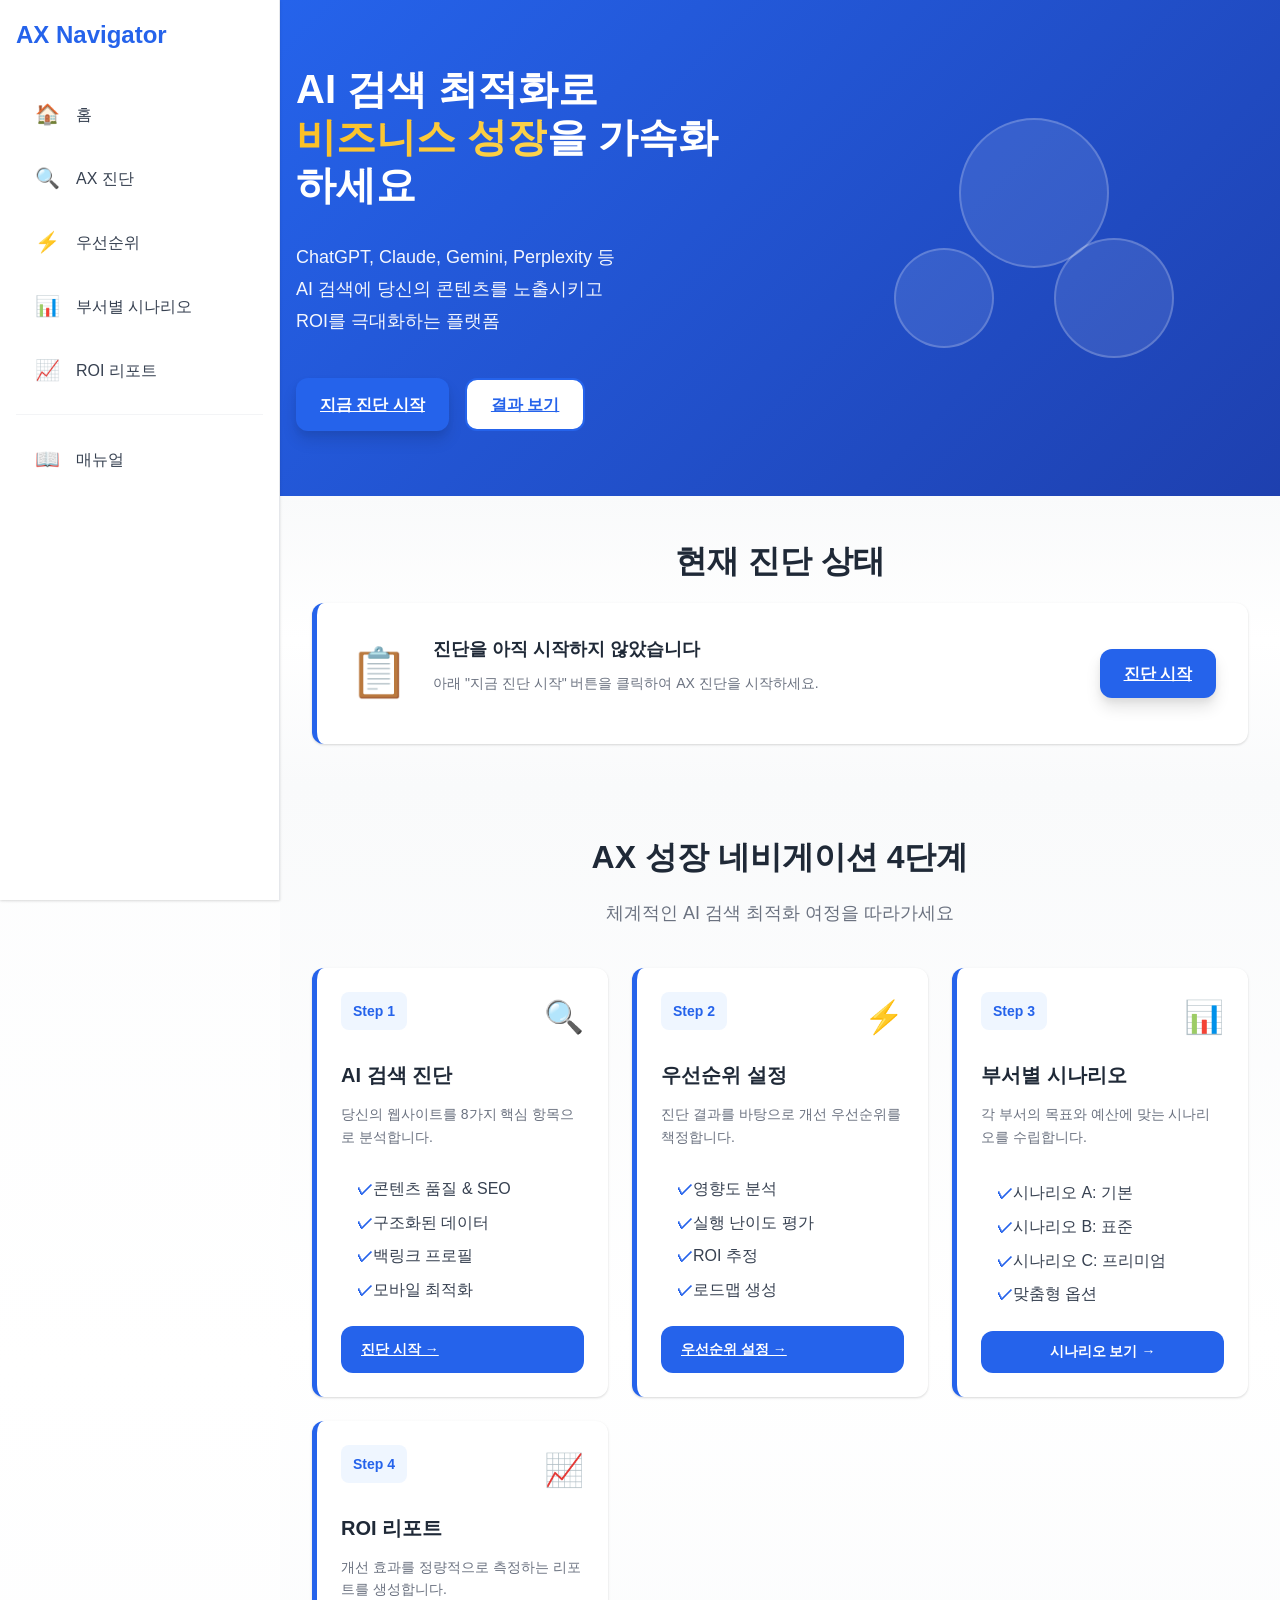
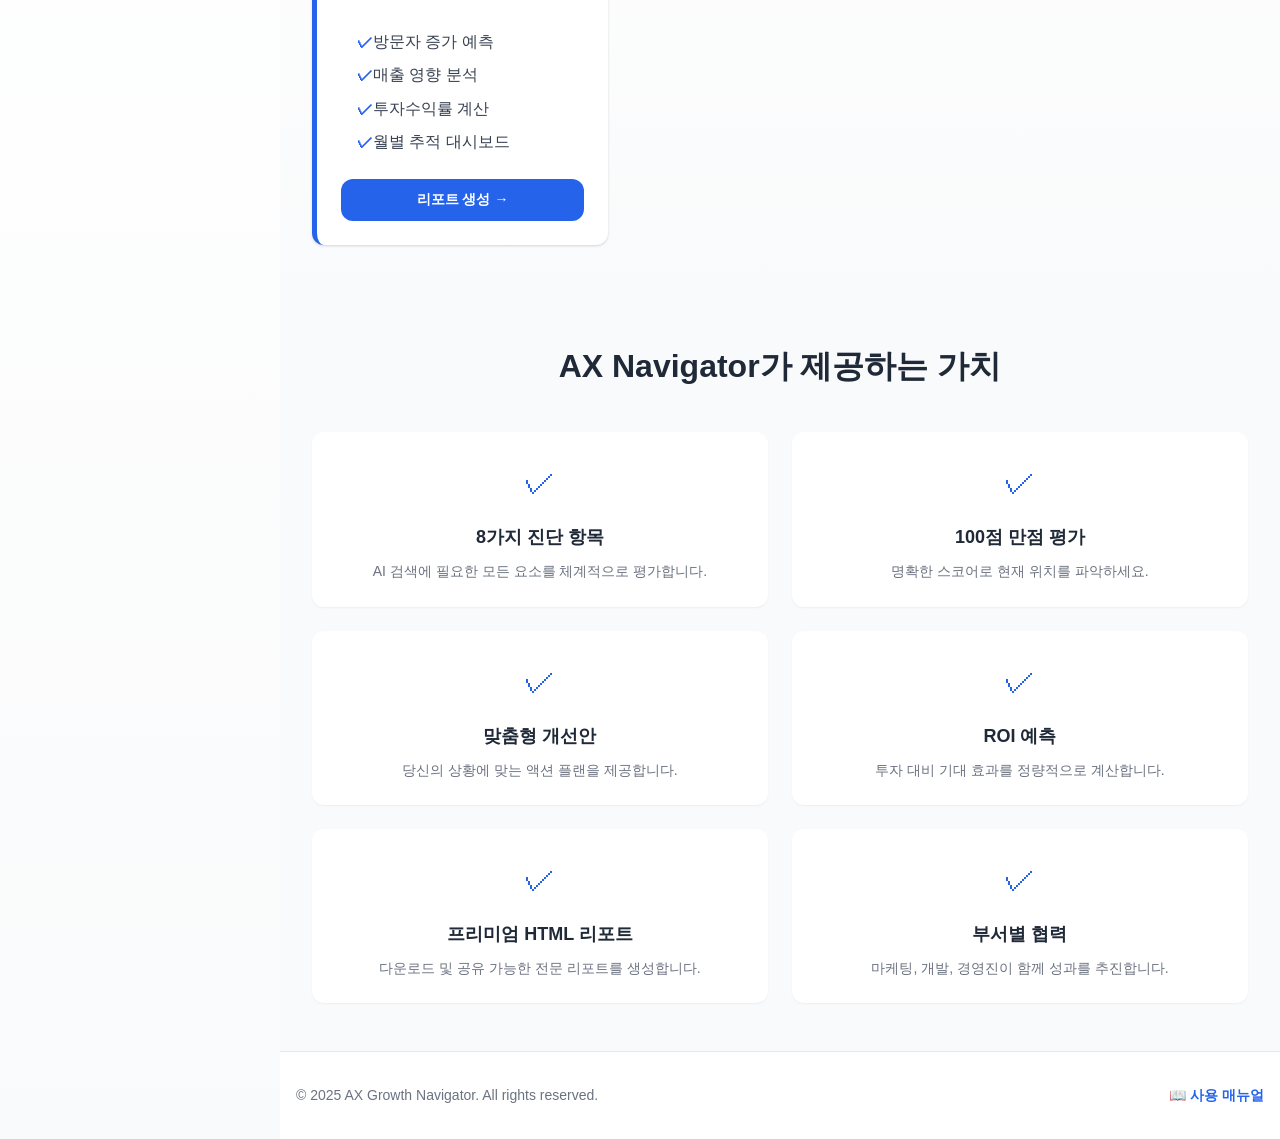
==== index.html @ f2898899 "[Round 1-2] AX Growth Navigator MVP 품질 검증 및 개선 완료 ## Round 1 개선사항 (98점 달성) - diagnosis.html: 진행 상황 표" ====
<!DOCTYPE html>
<html lang="ko">
<head>
    <meta charset="UTF-8">
    <meta name="viewport" content="width=device-width, initial-scale=1.0">
    <title>AX Growth Navigator - AI 검색 최적화 플랫폼</title>
    <link rel="stylesheet" href="css/style.css">
</head>
<body>
    <div class="main-container">
        <!-- 사이드바 -->
        <aside class="sidebar" id="sidebar">
            <div class="sidebar-header">
                <h2 class="sidebar-title">AX Navigator</h2>
                <button class="sidebar-toggle" id="sidebarToggle">☰</button>
            </div>
            <nav class="sidebar-nav">
                <ul class="nav-menu">
                    <li class="nav-item active">
                        <a href="#/" class="nav-link" data-route="/">
                            <span class="nav-icon">🏠</span>
                            <span class="nav-text">홈</span>
                        </a>
                    </li>
                    <li class="nav-item">
                        <a href="diagnosis.html" class="nav-link">
                            <span class="nav-icon">🔍</span>
                            <span class="nav-text">AX 진단</span>
                        </a>
                    </li>
                    <li class="nav-item">
                        <a href="priority.html" class="nav-link">
                            <span class="nav-icon">⚡</span>
                            <span class="nav-text">우선순위</span>
                        </a>
                    </li>
                    <li class="nav-item">
                        <a href="scenarios.html" class="nav-link">
                            <span class="nav-icon">📊</span>
                            <span class="nav-text">부서별 시나리오</span>
                        </a>
                    </li>
                    <li class="nav-item">
                        <a href="report.html" class="nav-link">
                            <span class="nav-icon">📈</span>
                            <span class="nav-text">ROI 리포트</span>
                        </a>
                    </li>
                    <li class="nav-divider"></li>
                    <li class="nav-item">
                        <a href="manual.html" class="nav-link" target="_blank">
                            <span class="nav-icon">📖</span>
                            <span class="nav-text">매뉴얼</span>
                        </a>
                    </li>
                </ul>
            </nav>
        </aside>

        <!-- 메인 콘텐츠 -->
        <main class="main-content">
            <!-- 히어로 섹션 -->
            <section id="hero" class="hero-section">
                <div class="hero-container">
                    <div class="hero-content">
                        <h1 class="hero-title">AI 검색 최적화로<br><span class="highlight">비즈니스 성장</span>을 가속화하세요</h1>
                        <p class="hero-subtitle">ChatGPT, Claude, Gemini, Perplexity 등<br>AI 검색에 당신의 콘텐츠를 노출시키고<br>ROI를 극대화하는 플랫폼</p>
                        <div class="hero-buttons">
                            <a href="diagnosis.html" class="btn btn-primary">지금 진단 시작</a>
                            <a href="priority.html" class="btn btn-secondary">결과 보기</a>
                        </div>
                    </div>
                    <div class="hero-visual">
                        <div class="hero-illustration">
                            <div class="illustration-circle circle-1"></div>
                            <div class="illustration-circle circle-2"></div>
                            <div class="illustration-circle circle-3"></div>
                        </div>
                    </div>
                </div>
            </section>

            <!-- 현재 상태 섹션 -->
            <section id="status-section" class="status-section">
                <div class="section-container">
                    <h2 class="section-title">현재 진단 상태</h2>
                    <div class="status-card" id="statusCard">
                        <div class="status-content">
                            <div class="status-icon">📋</div>
                            <div class="status-text">
                                <h3>진단을 아직 시작하지 않았습니다</h3>
                                <p>아래 "지금 진단 시작" 버튼을 클릭하여 AX 진단을 시작하세요.</p>
                            </div>
                        </div>
                        <a href="diagnosis.html" class="btn btn-primary">진단 시작</a>
                    </div>
                </div>
            </section>

            <!-- 4단계 플로우 섹션 -->
            <section id="flow-section" class="flow-section">
                <div class="section-container">
                    <h2 class="section-title">AX 성장 네비게이션 4단계</h2>
                    <p class="section-subtitle">체계적인 AI 검색 최적화 여정을 따라가세요</p>

                    <div class="flow-grid">
                        <!-- Step 1: 진단 -->
                        <div class="flow-card">
                            <div class="flow-header">
                                <span class="flow-step">Step 1</span>
                                <div class="flow-icon">🔍</div>
                            </div>
                            <h3 class="flow-title">AI 검색 진단</h3>
                            <p class="flow-description">
                                당신의 웹사이트를 8가지 핵심 항목으로 분석합니다.
                                <ul class="flow-checklist">
                                    <li>콘텐츠 품질 & SEO</li>
                                    <li>구조화된 데이터</li>
                                    <li>백링크 프로필</li>
                                    <li>모바일 최적화</li>
                                </ul>
                            </p>
                            <a href="diagnosis.html" class="flow-btn">진단 시작 →</a>
                        </div>

                        <!-- Step 2: 우선순위 -->
                        <div class="flow-card">
                            <div class="flow-header">
                                <span class="flow-step">Step 2</span>
                                <div class="flow-icon">⚡</div>
                            </div>
                            <h3 class="flow-title">우선순위 설정</h3>
                            <p class="flow-description">
                                진단 결과를 바탕으로 개선 우선순위를 책정합니다.
                                <ul class="flow-checklist">
                                    <li>영향도 분석</li>
                                    <li>실행 난이도 평가</li>
                                    <li>ROI 추정</li>
                                    <li>로드맵 생성</li>
                                </ul>
                            </p>
                            <a href="priority.html" class="flow-btn">우선순위 설정 →</a>
                        </div>

                        <!-- Step 3: 시나리오 -->
                        <div class="flow-card">
                            <div class="flow-header">
                                <span class="flow-step">Step 3</span>
                                <div class="flow-icon">📊</div>
                            </div>
                            <h3 class="flow-title">부서별 시나리오</h3>
                            <p class="flow-description">
                                각 부서의 목표와 예산에 맞는 시나리오를 수립합니다.
                                <ul class="flow-checklist">
                                    <li>시나리오 A: 기본</li>
                                    <li>시나리오 B: 표준</li>
                                    <li>시나리오 C: 프리미엄</li>
                                    <li>맞춤형 옵션</li>
                                </ul>
                            </p>
                            <button class="flow-btn" onclick="navigateTo('/scenarios')">시나리오 보기 →</button>
                        </div>

                        <!-- Step 4: 리포트 -->
                        <div class="flow-card">
                            <div class="flow-header">
                                <span class="flow-step">Step 4</span>
                                <div class="flow-icon">📈</div>
                            </div>
                            <h3 class="flow-title">ROI 리포트</h3>
                            <p class="flow-description">
                                개선 효과를 정량적으로 측정하는 리포트를 생성합니다.
                                <ul class="flow-checklist">
                                    <li>방문자 증가 예측</li>
                                    <li>매출 영향 분석</li>
                                    <li>투자수익률 계산</li>
                                    <li>월별 추적 대시보드</li>
                                </ul>
                            </p>
                            <button class="flow-btn" onclick="navigateTo('/report')">리포트 생성 →</button>
                        </div>
                    </div>
                </div>
            </section>

            <!-- 기능 및 효과 섹션 -->
            <section id="benefits-section" class="benefits-section">
                <div class="section-container">
                    <h2 class="section-title">AX Navigator가 제공하는 가치</h2>
                    <div class="benefits-grid">
                        <div class="benefit-item">
                            <div class="benefit-icon">✓</div>
                            <h4 class="benefit-title">8가지 진단 항목</h4>
                            <p class="benefit-text">AI 검색에 필요한 모든 요소를 체계적으로 평가합니다.</p>
                        </div>
                        <div class="benefit-item">
                            <div class="benefit-icon">✓</div>
                            <h4 class="benefit-title">100점 만점 평가</h4>
                            <p class="benefit-text">명확한 스코어로 현재 위치를 파악하세요.</p>
                        </div>
                        <div class="benefit-item">
                            <div class="benefit-icon">✓</div>
                            <h4 class="benefit-title">맞춤형 개선안</h4>
                            <p class="benefit-text">당신의 상황에 맞는 액션 플랜을 제공합니다.</p>
                        </div>
                        <div class="benefit-item">
                            <div class="benefit-icon">✓</div>
                            <h4 class="benefit-title">ROI 예측</h4>
                            <p class="benefit-text">투자 대비 기대 효과를 정량적으로 계산합니다.</p>
                        </div>
                        <div class="benefit-item">
                            <div class="benefit-icon">✓</div>
                            <h4 class="benefit-title">프리미엄 HTML 리포트</h4>
                            <p class="benefit-text">다운로드 및 공유 가능한 전문 리포트를 생성합니다.</p>
                        </div>
                        <div class="benefit-item">
                            <div class="benefit-icon">✓</div>
                            <h4 class="benefit-title">부서별 협력</h4>
                            <p class="benefit-text">마케팅, 개발, 경영진이 함께 성과를 추진합니다.</p>
                        </div>
                    </div>
                </div>
            </section>

            <!-- 푸터 -->
            <footer class="footer">
                <div class="footer-content">
                    <div class="footer-left">
                        <p>&copy; 2025 AX Growth Navigator. All rights reserved.</p>
                    </div>
                    <div class="footer-right">
                        <a href="manual.html" target="_blank" class="footer-link">📖 사용 매뉴얼</a>
                    </div>
                </div>
            </footer>
        </main>
    </div>

    <!-- 페이지 콘텐츠가 로드될 영역 -->
    <div id="page-container" style="display: none;"></div>

    <script src="js/app.js"></script>

    <!-- 브라우저 호환성 체크 -->
    <script>
        // 지원하는 브라우저: Chrome 90+, Firefox 88+, Safari 14+, Edge 90+
        // localStorage 사용 여부 확인
        function checkBrowserCompatibility() {
            try {
                const test = '__test__';
                localStorage.setItem(test, test);
                localStorage.removeItem(test);
                return true;
            } catch(e) {
                return false;
            }
        }

        if (!checkBrowserCompatibility()) {
            console.warn('⚠️ 브라우저가 localStorage를 지원하지 않습니다. 데이터가 저장되지 않을 수 있습니다.');
        }

        // CSS Grid 지원 여부 확인
        const supportsGrid = CSS && CSS.supports && CSS.supports('display', 'grid');
        if (!supportsGrid) {
            console.warn('⚠️ 브라우저가 CSS Grid를 지원하지 않습니다. 레이아웃이 정상적으로 표시되지 않을 수 있습니다.');
        }
    </script>
</body>
</html>
---- css/style.css ----
/* ============================================
   AX Navigator - 글로벌 스타일시트
   프리미엄 화이트 테마 + 반응형
   ============================================ */

/* ----- CSS 변수 정의 ----- */
:root {
    /* 색상 팔레트 */
    --color-primary: #2563eb;
    --color-primary-light: #bfdbfe;
    --color-primary-bg: #eff6ff;
    --color-secondary: #64748b;
    --color-text-dark: #1f2937;
    --color-text-body: #374151;
    --color-text-light: #6b7280;
    --color-border: #e5e7eb;
    --color-border-light: #f3f4f6;
    --color-white: #ffffff;
    --color-gray-50: #f9fafb;
    --color-gray-100: #f3f4f6;
    --color-gray-200: #e5e7eb;
    --color-gray-900: #111827;

    /* 그라데이션 */
    --gradient-hero: linear-gradient(135deg, #2563eb 0%, #1e40af 100%);
    --gradient-bg: linear-gradient(to bottom, #f9fafb, #ffffff, #f9fafb);
    --gradient-card: linear-gradient(135deg, rgba(255, 255, 255, 0.95), rgba(239, 246, 255, 0.5));

    /* 타이포그래피 */
    --font-family: -apple-system, BlinkMacSystemFont, 'Segoe UI', 'Roboto', 'Oxygen',
        'Ubuntu', 'Cantarell', 'Fira Sans', 'Droid Sans', 'Helvetica Neue',
        'Noto Sans', '나눔고딕', 'Noto Sans KR', sans-serif;
    --font-size-xs: 12px;
    --font-size-sm: 14px;
    --font-size-base: 16px;
    --font-size-lg: 18px;
    --font-size-xl: 20px;
    --font-size-2xl: 24px;
    --font-size-3xl: 28px;
    --font-size-4xl: 32px;
    --font-size-5xl: 40px;

    --font-weight-normal: 400;
    --font-weight-medium: 500;
    --font-weight-semibold: 600;
    --font-weight-bold: 700;

    /* 스페이싱 */
    --spacing-xs: 4px;
    --spacing-sm: 8px;
    --spacing-md: 12px;
    --spacing-lg: 16px;
    --spacing-xl: 20px;
    --spacing-2xl: 24px;
    --spacing-3xl: 32px;
    --spacing-4xl: 40px;
    --spacing-5xl: 48px;

    /* 그림자 */
    --shadow-sm: 0 1px 2px rgba(0, 0, 0, 0.05);
    --shadow-base: 0 1px 3px rgba(0, 0, 0, 0.1), 0 1px 2px rgba(0, 0, 0, 0.06);
    --shadow-md: 0 4px 6px rgba(0, 0, 0, 0.1), 0 2px 4px rgba(0, 0, 0, 0.06);
    --shadow-lg: 0 10px 15px rgba(0, 0, 0, 0.1), 0 4px 6px rgba(0, 0, 0, 0.05);
    --shadow-xl: 0 20px 25px rgba(0, 0, 0, 0.1), 0 10px 10px rgba(0, 0, 0, 0.04);

    /* 테두리 반경 */
    --radius-sm: 4px;
    --radius-base: 8px;
    --radius-lg: 12px;
    --radius-xl: 16px;

    /* 전환/애니메이션 */
    --transition-fast: 150ms ease-in-out;
    --transition-base: 250ms ease-in-out;
    --transition-slow: 350ms ease-in-out;
}

/* ----- 초기화 및 기본 스타일 ----- */
* {
    margin: 0;
    padding: 0;
    box-sizing: border-box;
}

html {
    scroll-behavior: smooth;
}

body {
    font-family: var(--font-family);
    font-size: var(--font-size-base);
    line-height: 1.6;
    color: var(--color-text-body);
    background: var(--gradient-bg);
    background-attachment: fixed;
    overflow-x: hidden;
}

/* ----- 레이아웃 구조 ----- */
.main-container {
    display: flex;
    min-height: 100vh;
    background: var(--gradient-bg);
}

.sidebar {
    width: 280px;
    background: var(--color-white);
    border-right: 1px solid var(--color-border);
    padding: var(--spacing-lg);
    position: fixed;
    left: 0;
    top: 0;
    height: 100vh;
    overflow-y: auto;
    box-shadow: var(--shadow-base);
    z-index: 100;
    transition: transform var(--transition-base);
}

.sidebar-header {
    display: flex;
    justify-content: space-between;
    align-items: center;
    margin-bottom: var(--spacing-3xl);
}

.sidebar-title {
    font-size: var(--font-size-2xl);
    font-weight: var(--font-weight-bold);
    color: var(--color-primary);
}

.sidebar-toggle {
    display: none;
    background: none;
    border: none;
    font-size: var(--font-size-2xl);
    cursor: pointer;
    color: var(--color-text-dark);
}

.sidebar-nav {
    display: flex;
    flex-direction: column;
}

.nav-menu {
    list-style: none;
}

.nav-item {
    margin-bottom: var(--spacing-sm);
}

.nav-link {
    display: flex;
    align-items: center;
    gap: var(--spacing-lg);
    padding: var(--spacing-md) var(--spacing-lg);
    color: var(--color-text-body);
    text-decoration: none;
    border-radius: var(--radius-lg);
    transition: all var(--transition-fast);
    border-left: 3px solid transparent;
}

.nav-link:hover {
    background: var(--color-primary-bg);
    color: var(--color-primary);
}

.nav-link.active {
    background: var(--color-primary-bg);
    color: var(--color-primary);
    border-left-color: var(--color-primary);
    font-weight: var(--font-weight-semibold);
}

.nav-icon {
    font-size: var(--font-size-xl);
    min-width: 24px;
    text-align: center;
}

.nav-text {
    font-size: var(--font-size-base);
}

.nav-divider {
    height: 1px;
    background: var(--color-border-light);
    margin: var(--spacing-lg) 0;
}

.main-content {
    flex: 1;
    margin-left: 280px;
    display: flex;
    flex-direction: column;
}

/* ----- 섹션 공통 스타일 ----- */
.section-container {
    max-width: 1200px;
    margin: 0 auto;
    padding: 0 var(--spacing-lg);
}

.section-title {
    font-size: var(--font-size-4xl);
    font-weight: var(--font-weight-bold);
    color: var(--color-text-dark);
    margin-bottom: var(--spacing-lg);
    text-align: center;
}

.section-subtitle {
    font-size: var(--font-size-lg);
    color: var(--color-text-light);
    text-align: center;
    margin-bottom: var(--spacing-3xl);
}

/* ----- 히어로 섹션 ----- */
.hero-section {
    background: var(--gradient-hero);
    padding: var(--spacing-5xl) var(--spacing-lg);
    color: var(--color-white);
    position: relative;
    overflow: hidden;
}

.hero-container {
    max-width: 1200px;
    margin: 0 auto;
    display: grid;
    grid-template-columns: 1fr 1fr;
    gap: var(--spacing-5xl);
    align-items: center;
    position: relative;
    z-index: 2;
}

.hero-content {
    display: flex;
    flex-direction: column;
    gap: var(--spacing-xl);
}

.hero-title {
    font-size: var(--font-size-5xl);
    font-weight: var(--font-weight-bold);
    line-height: 1.2;
    margin-bottom: var(--spacing-md);
}

.hero-title .highlight {
    background: linear-gradient(120deg, #fbbf24, #fcd34d);
    -webkit-background-clip: text;
    -webkit-text-fill-color: transparent;
    background-clip: text;
}

.hero-subtitle {
    font-size: var(--font-size-lg);
    line-height: 1.8;
    opacity: 0.95;
}

.hero-buttons {
    display: flex;
    gap: var(--spacing-lg);
    margin-top: var(--spacing-xl);
}

.hero-visual {
    position: relative;
    height: 400px;
    display: flex;
    align-items: center;
    justify-content: center;
}

.hero-illustration {
    position: relative;
    width: 300px;
    height: 300px;
}

.illustration-circle {
    position: absolute;
    border-radius: 50%;
    background: rgba(255, 255, 255, 0.1);
    border: 2px solid rgba(255, 255, 255, 0.2);
    animation: float 6s ease-in-out infinite;
}

.circle-1 {
    width: 150px;
    height: 150px;
    top: 20px;
    left: 50%;
    transform: translateX(-50%);
    animation-delay: 0s;
}

.circle-2 {
    width: 100px;
    height: 100px;
    top: 150px;
    left: 10px;
    animation-delay: 1s;
}

.circle-3 {
    width: 120px;
    height: 120px;
    top: 140px;
    right: 10px;
    animation-delay: 2s;
}

@keyframes float {
    0%, 100% { transform: translateY(0px); }
    50% { transform: translateY(-20px); }
}

/* ----- 버튼 스타일 ----- */
.btn {
    padding: var(--spacing-md) var(--spacing-2xl);
    border: none;
    border-radius: var(--radius-lg);
    font-size: var(--font-size-base);
    font-weight: var(--font-weight-semibold);
    cursor: pointer;
    transition: all var(--transition-base);
    display: inline-flex;
    align-items: center;
    gap: var(--spacing-sm);
}

.btn-primary {
    background: var(--color-primary);
    color: var(--color-white);
    box-shadow: var(--shadow-lg);
}

.btn-primary:hover {
    background: #1d4ed8;
    transform: translateY(-2px);
    box-shadow: var(--shadow-xl);
}

.btn-secondary {
    background: var(--color-white);
    color: var(--color-primary);
    border: 2px solid var(--color-primary);
}

.btn-secondary:hover {
    background: var(--color-primary-bg);
    transform: translateY(-2px);
}

.flow-btn {
    padding: var(--spacing-md) var(--spacing-xl);
    background: var(--color-primary);
    color: var(--color-white);
    border: none;
    border-radius: var(--radius-lg);
    font-size: var(--font-size-sm);
    font-weight: var(--font-weight-semibold);
    cursor: pointer;
    transition: all var(--transition-base);
    width: 100%;
}

.flow-btn:hover {
    background: #1d4ed8;
    transform: translateY(-2px);
}

/* ----- 상태 섹션 ----- */
.status-section {
    padding: var(--spacing-4xl) var(--spacing-lg);
    background: var(--gradient-bg);
}

.status-card {
    background: var(--color-white);
    border-left: 5px solid var(--color-primary);
    border-radius: var(--radius-lg);
    padding: var(--spacing-3xl);
    box-shadow: var(--shadow-base);
    display: flex;
    align-items: center;
    justify-content: space-between;
    gap: var(--spacing-3xl);
}

.status-content {
    display: flex;
    gap: var(--spacing-2xl);
    flex: 1;
}

.status-icon {
    font-size: 48px;
    min-width: 60px;
    text-align: center;
}

.status-text h3 {
    font-size: var(--font-size-lg);
    color: var(--color-text-dark);
    margin-bottom: var(--spacing-sm);
}

.status-text p {
    color: var(--color-text-light);
    font-size: var(--font-size-sm);
}

/* ----- 플로우 섹션 ----- */
.flow-section {
    padding: var(--spacing-5xl) var(--spacing-lg);
    background: var(--gradient-bg);
}

.flow-grid {
    display: grid;
    grid-template-columns: repeat(auto-fit, minmax(280px, 1fr));
    gap: var(--spacing-2xl);
    margin-top: var(--spacing-4xl);
}

.flow-card {
    background: var(--color-white);
    border-left: 5px solid var(--color-primary);
    border-radius: var(--radius-lg);
    padding: var(--spacing-2xl);
    box-shadow: var(--shadow-base);
    transition: all var(--transition-base);
    display: flex;
    flex-direction: column;
}

.flow-card:hover {
    transform: translateY(-4px);
    box-shadow: var(--shadow-lg);
}

.flow-header {
    display: flex;
    justify-content: space-between;
    align-items: flex-start;
    margin-bottom: var(--spacing-lg);
}

.flow-step {
    display: inline-block;
    background: var(--color-primary-bg);
    color: var(--color-primary);
    padding: var(--spacing-sm) var(--spacing-md);
    border-radius: var(--radius-base);
    font-size: var(--font-size-sm);
    font-weight: var(--font-weight-semibold);
}

.flow-icon {
    font-size: 32px;
}

.flow-title {
    font-size: var(--font-size-xl);
    font-weight: var(--font-weight-bold);
    color: var(--color-text-dark);
    margin-bottom: var(--spacing-md);
}

.flow-description {
    color: var(--color-text-light);
    font-size: var(--font-size-sm);
    line-height: 1.6;
    margin-bottom: var(--spacing-lg);
    flex: 1;
}

.flow-checklist {
    list-style: none;
    margin: var(--spacing-md) 0 var(--spacing-lg) 0;
    padding-left: var(--spacing-lg);
}

.flow-checklist li {
    margin-bottom: var(--spacing-sm);
    padding-left: var(--spacing-lg);
    position: relative;
}

.flow-checklist li:before {
    content: "✓";
    position: absolute;
    left: 0;
    color: var(--color-primary);
    font-weight: bold;
}

/* ----- 혜택 섹션 ----- */
.benefits-section {
    padding: var(--spacing-5xl) var(--spacing-lg);
    background: var(--color-gray-50);
}

.benefits-grid {
    display: grid;
    grid-template-columns: repeat(auto-fit, minmax(300px, 1fr));
    gap: var(--spacing-2xl);
    margin-top: var(--spacing-4xl);
}

.benefit-item {
    background: var(--color-white);
    border-radius: var(--radius-lg);
    padding: var(--spacing-2xl);
    text-align: center;
    box-shadow: var(--shadow-sm);
    transition: all var(--transition-base);
}

.benefit-item:hover {
    transform: translateY(-4px);
    box-shadow: var(--shadow-md);
}

.benefit-icon {
    font-size: 32px;
    margin-bottom: var(--spacing-lg);
    display: block;
    color: var(--color-primary);
}

.benefit-title {
    font-size: var(--font-size-lg);
    font-weight: var(--font-weight-bold);
    color: var(--color-text-dark);
    margin-bottom: var(--spacing-sm);
}

.benefit-text {
    color: var(--color-text-light);
    font-size: var(--font-size-sm);
    line-height: 1.6;
}

/* ----- 푸터 ----- */
.footer {
    background: var(--color-white);
    border-top: 1px solid var(--color-border);
    padding: var(--spacing-3xl) var(--spacing-lg);
    margin-top: auto;
}

.footer-content {
    max-width: 1200px;
    margin: 0 auto;
    display: flex;
    justify-content: space-between;
    align-items: center;
}

.footer-left {
    color: var(--color-text-light);
    font-size: var(--font-size-sm);
}

.footer-right {
    display: flex;
    gap: var(--spacing-2xl);
}

.footer-link {
    color: var(--color-primary);
    text-decoration: none;
    font-size: var(--font-size-sm);
    font-weight: var(--font-weight-semibold);
    transition: color var(--transition-fast);
}

.footer-link:hover {
    color: #1d4ed8;
    text-decoration: underline;
}

/* ----- 페이지 전환 애니메이션 ----- */
@keyframes fadeIn {
    from {
        opacity: 0;
        transform: translateY(10px);
    }
    to {
        opacity: 1;
        transform: translateY(0);
    }
}

.page-enter {
    animation: fadeIn var(--transition-base);
}

/* ----- 반응형 디자인: 태블릿 (768px~) ----- */
@media (max-width: 768px) {
    :root {
        --font-size-5xl: 32px;
        --font-size-4xl: 24px;
        --font-size-2xl: 20px;
        --spacing-5xl: 32px;
        --spacing-4xl: 24px;
        --spacing-3xl: 20px;
    }

    .main-container {
        flex-direction: column;
    }

    .sidebar {
        width: 100%;
        height: auto;
        position: static;
        border-right: none;
        border-bottom: 1px solid var(--color-border);
        padding: var(--spacing-lg);
        z-index: auto;
        transform: none;
    }

    .sidebar.collapsed {
        display: none;
    }

    .sidebar-header {
        margin-bottom: var(--spacing-2xl);
    }

    .sidebar-toggle {
        display: block;
    }

    .sidebar-nav {
        flex-direction: row;
        flex-wrap: wrap;
        gap: var(--spacing-sm);
    }

    .nav-menu {
        display: flex;
        gap: var(--spacing-sm);
        flex-wrap: wrap;
        width: 100%;
    }

    .nav-item {
        margin-bottom: 0;
        flex: 1;
        min-width: 150px;
    }

    .nav-link {
        flex-direction: column;
        padding: var(--spacing-md);
        gap: var(--spacing-xs);
        text-align: center;
    }

    .nav-icon {
        font-size: var(--font-size-lg);
    }

    .nav-text {
        font-size: var(--font-size-xs);
    }

    .nav-divider {
        width: 100%;
        height: 1px;
        margin: var(--spacing-md) 0;
    }

    .main-content {
        margin-left: 0;
    }

    .hero-container {
        grid-template-columns: 1fr;
        gap: var(--spacing-3xl);
    }

    .hero-visual {
        height: 250px;
    }

    .hero-illustration {
        width: 200px;
        height: 200px;
    }

    .circle-1 {
        width: 100px;
        height: 100px;
    }

    .circle-2 {
        width: 70px;
        height: 70px;
    }

    .circle-3 {
        width: 80px;
        height: 80px;
    }

    .hero-buttons {
        flex-direction: column;
    }

    .status-card {
        flex-direction: column;
        text-align: center;
    }

    .status-content {
        flex-direction: column;
    }

    .flow-grid {
        grid-template-columns: 1fr;
    }

    .benefits-grid {
        grid-template-columns: 1fr;
    }

    .footer-content {
        flex-direction: column;
        gap: var(--spacing-2xl);
        text-align: center;
    }
}

/* ----- 반응형 디자인: 모바일 (480px~) ----- */
@media (max-width: 480px) {
    :root {
        --font-size-5xl: 24px;
        --font-size-4xl: 20px;
        --font-size-2xl: 18px;
        --font-size-base: 14px;
        --spacing-5xl: 24px;
        --spacing-4xl: 16px;
        --spacing-3xl: 16px;
        --spacing-2xl: 12px;
        --spacing-lg: 12px;
    }

    body {
        font-size: var(--font-size-sm);
    }

    .hero-section {
        padding: var(--spacing-4xl) var(--spacing-lg);
    }

    .hero-title {
        line-height: 1.3;
    }

    .hero-subtitle {
        font-size: var(--font-size-base);
    }

    .hero-visual {
        display: none;
    }

    .flow-section,
    .benefits-section,
    .status-section {
        padding: var(--spacing-3xl) var(--spacing-lg);
    }

    .section-title {
        font-size: var(--font-size-2xl);
    }

    .section-subtitle {
        font-size: var(--font-size-base);
    }

    .btn {
        padding: var(--spacing-md) var(--spacing-lg);
        font-size: var(--font-size-sm);
    }

    .status-card {
        padding: var(--spacing-2xl);
    }

    .flow-card {
        padding: var(--spacing-2xl);
    }

    .flow-checklist {
        font-size: var(--font-size-xs);
    }

    .benefit-item {
        padding: var(--spacing-2xl);
    }

    .nav-item {
        min-width: 120px;
    }

    .footer-content {
        flex-direction: column;
    }

    .footer-left,
    .footer-right {
        font-size: var(--font-size-xs);
    }
}

/* ----- 다크모드 (선택) ----- */
@media (prefers-color-scheme: dark) {
    :root {
        --color-text-dark: #f3f4f6;
        --color-text-body: #e5e7eb;
        --color-text-light: #9ca3af;
        --color-border: #374151;
        --color-border-light: #1f2937;
        --color-white: #1f2937;
        --color-gray-50: #111827;
        --color-gray-100: #1f2937;
        --color-gray-200: #374151;
        --color-gray-900: #f9fafb;
        --gradient-bg: linear-gradient(to bottom, #111827, #1f2937, #111827);
    }

    body {
        background: var(--gradient-bg);
        color: var(--color-text-body);
    }

    .sidebar {
        background: #1f2937;
        border-right-color: var(--color-border);
    }

    .nav-link {
        color: var(--color-text-body);
    }

    .nav-link:hover,
    .nav-link.active {
        background: rgba(37, 99, 235, 0.2);
    }

    .status-card,
    .flow-card,
    .benefit-item,
    .footer {
        background: #2d3748;
        border-color: var(--color-border);
    }

    .flow-title,
    .section-title,
    .benefit-title,
    .status-text h3 {
        color: var(--color-gray-900);
    }
}

/* ----- 유틸리티 클래스 ----- */
.text-center {
    text-align: center;
}

.text-primary {
    color: var(--color-primary);
}

.text-secondary {
    color: var(--color-secondary);
}

.text-muted {
    color: var(--color-text-light);
}

.mt-0 { margin-top: 0; }
.mt-sm { margin-top: var(--spacing-sm); }
.mt-md { margin-top: var(--spacing-md); }
.mt-lg { margin-top: var(--spacing-lg); }
.mt-xl { margin-top: var(--spacing-xl); }
.mt-2xl { margin-top: var(--spacing-2xl); }
.mt-3xl { margin-top: var(--spacing-3xl); }

.mb-0 { margin-bottom: 0; }
.mb-sm { margin-bottom: var(--spacing-sm); }
.mb-md { margin-bottom: var(--spacing-md); }
.mb-lg { margin-bottom: var(--spacing-lg); }
.mb-xl { margin-bottom: var(--spacing-xl); }
.mb-2xl { margin-bottom: var(--spacing-2xl); }
.mb-3xl { margin-bottom: var(--spacing-3xl); }

.p-md { padding: var(--spacing-md); }
.p-lg { padding: var(--spacing-lg); }
.p-xl { padding: var(--spacing-xl); }
.p-2xl { padding: var(--spacing-2xl); }

.hidden {
    display: none !important;
}

.sr-only {
    position: absolute;
    width: 1px;
    height: 1px;
    padding: 0;
    margin: -1px;
    overflow: hidden;
    clip: rect(0, 0, 0, 0);
    white-space: nowrap;
    border-width: 0;
}
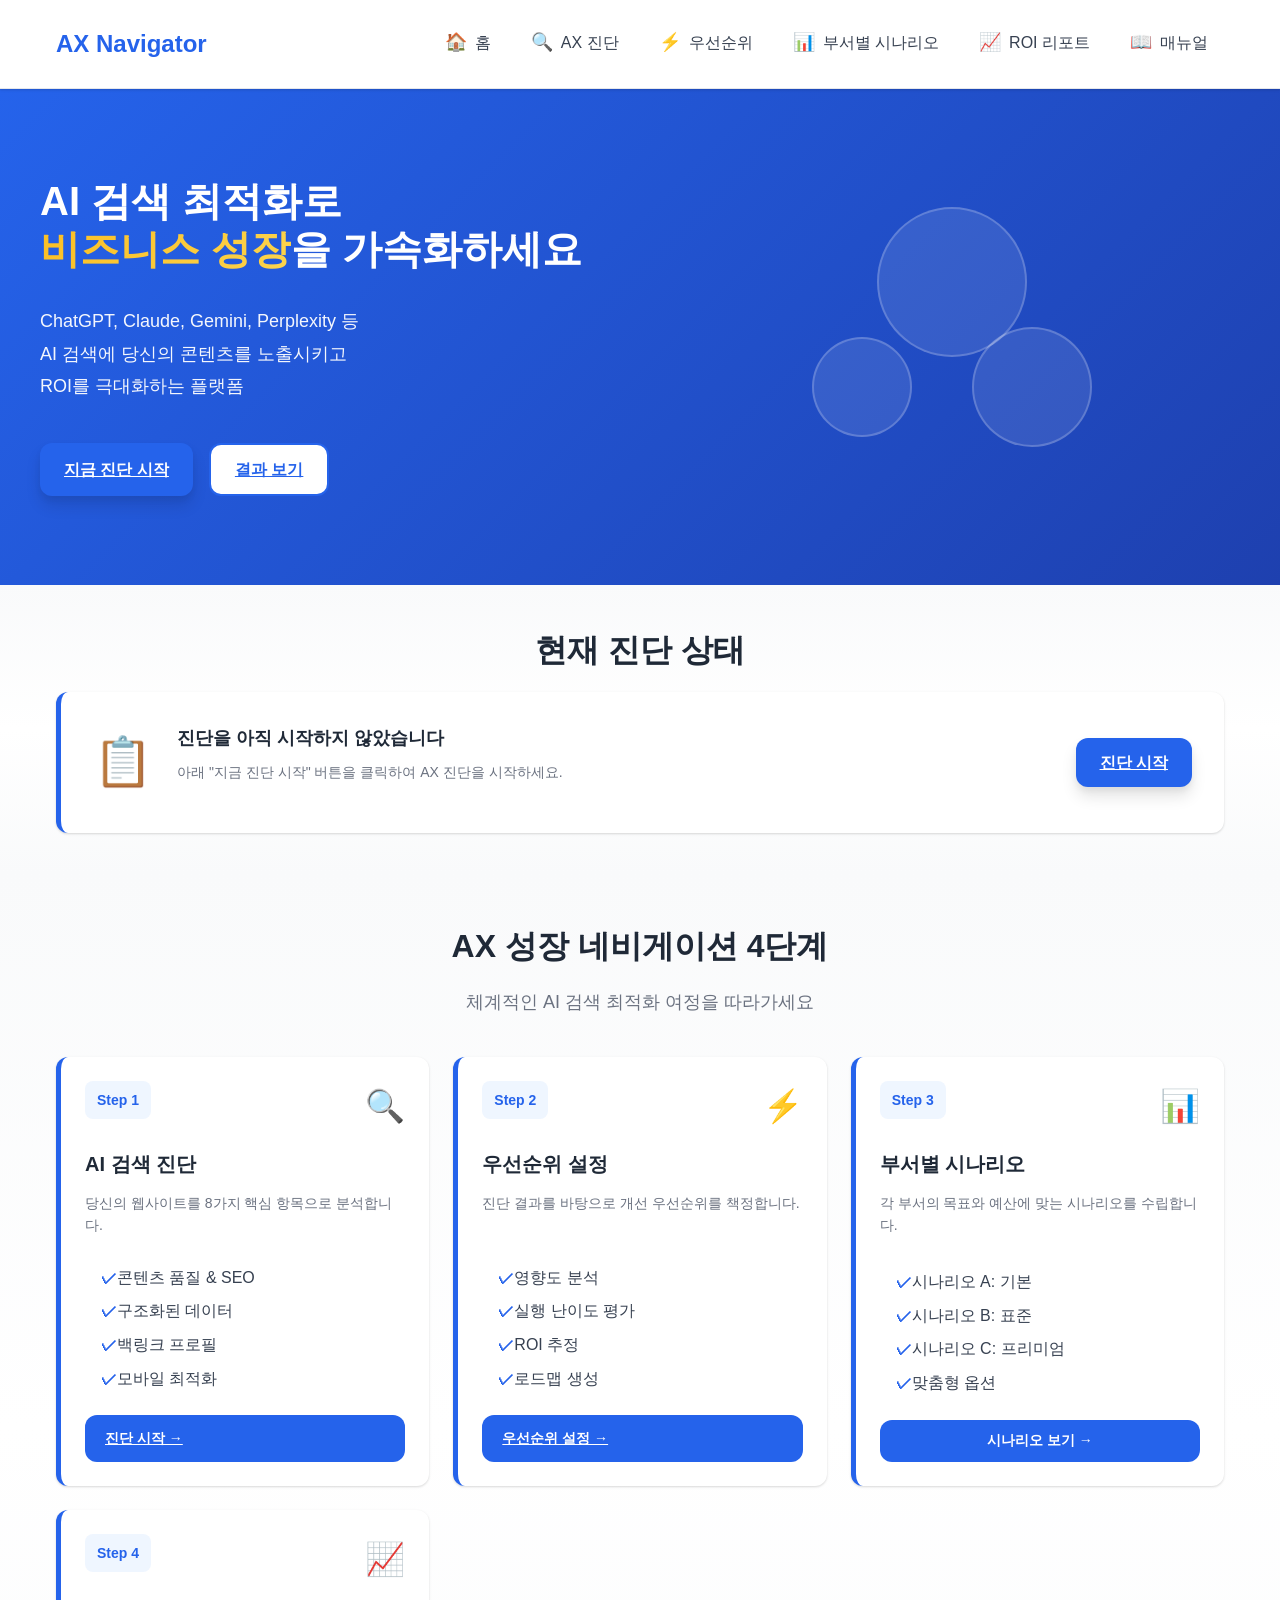
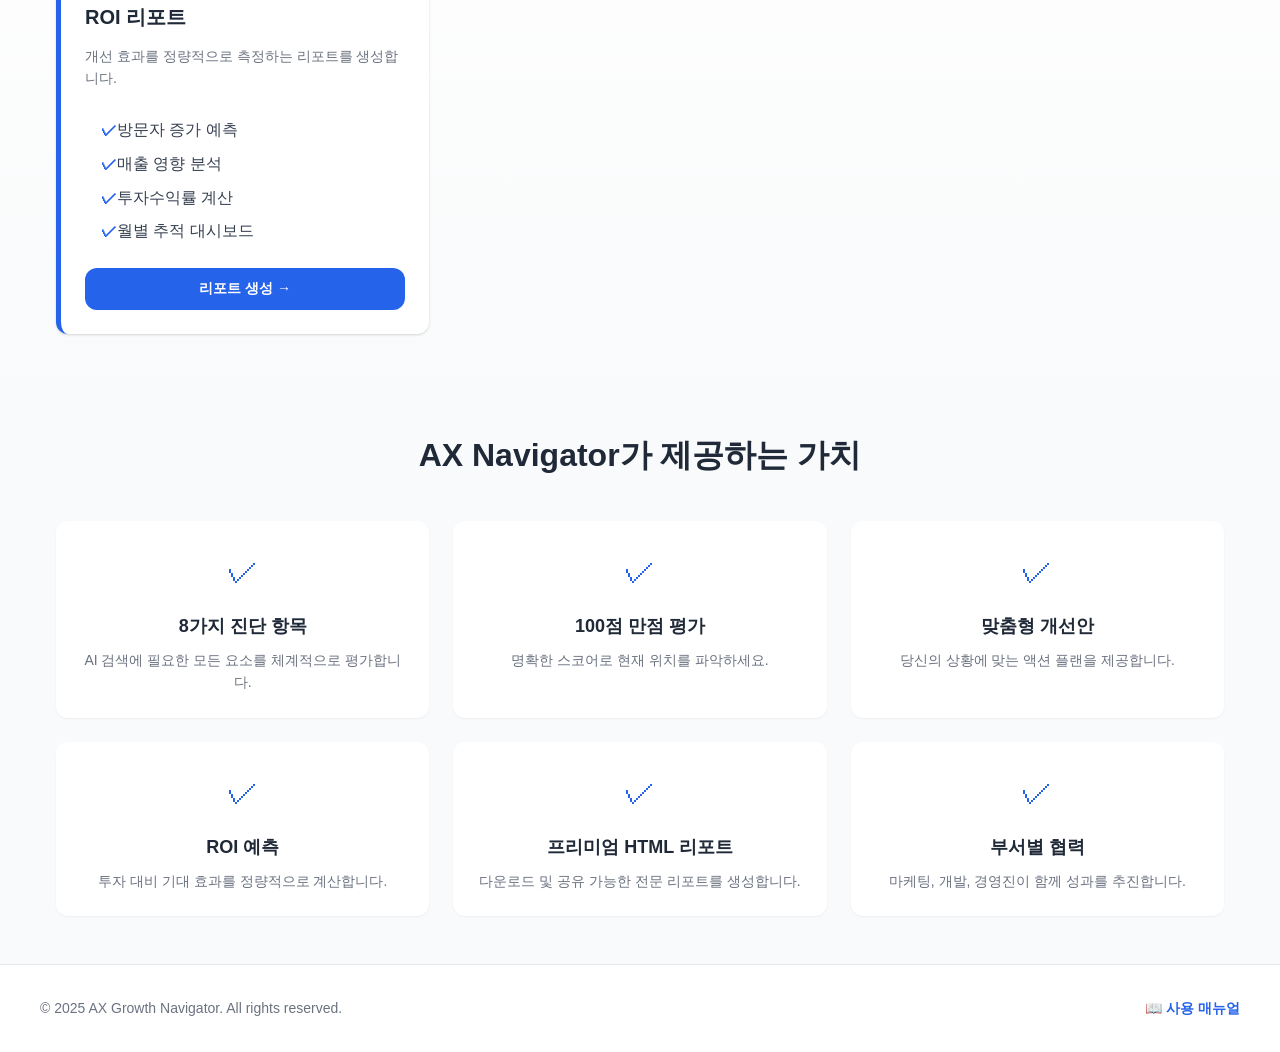
==== commit 51e6a24b: "refactor: 사이드바 메뉴를 상단 네비게이션 바로 변환 - 모든 페이지에 동일한 상단 네비게이션 바 추가 - 상단 네비게이션 바로 통일된 레이아웃 적용 - 모바일 반응형: 네" ====
--- a/index.html
+++ b/index.html
@@ -7,14 +7,14 @@
     <link rel="stylesheet" href="css/style.css">
 </head>
 <body>
-    <div class="main-container">
-        <!-- 사이드바 -->
-        <aside class="sidebar" id="sidebar">
-            <div class="sidebar-header">
-                <h2 class="sidebar-title">AX Navigator</h2>
-                <button class="sidebar-toggle" id="sidebarToggle">☰</button>
+    <!-- 상단 네비게이션 바 -->
+    <header class="navbar">
+        <div class="navbar-container">
+            <div class="navbar-brand">
+                <h2 class="navbar-title">AX Navigator</h2>
             </div>
-            <nav class="sidebar-nav">
+            <button class="navbar-toggle" id="navbarToggle">☰</button>
+            <nav class="navbar-nav" id="navbarNav">
                 <ul class="nav-menu">
                     <li class="nav-item active">
                         <a href="#/" class="nav-link" data-route="/">
@@ -46,7 +46,6 @@
                             <span class="nav-text">ROI 리포트</span>
                         </a>
                     </li>
-                    <li class="nav-divider"></li>
                     <li class="nav-item">
                         <a href="manual.html" class="nav-link" target="_blank">
                             <span class="nav-icon">📖</span>
@@ -55,8 +54,10 @@
                     </li>
                 </ul>
             </nav>
-        </aside>
-
+        </div>
+    </header>
+
+    <div class="main-container">
         <!-- 메인 콘텐츠 -->
         <main class="main-content">
             <!-- 히어로 섹션 -->
--- a/css/style.css
+++ b/css/style.css
@@ -96,42 +96,40 @@
     overflow-x: hidden;
 }
 
-/* ----- 레이아웃 구조 ----- */
-.main-container {
-    display: flex;
-    min-height: 100vh;
-    background: var(--gradient-bg);
-}
-
-.sidebar {
-    width: 280px;
+/* ----- 상단 네비게이션 바 ----- */
+.navbar {
     background: var(--color-white);
-    border-right: 1px solid var(--color-border);
-    padding: var(--spacing-lg);
-    position: fixed;
-    left: 0;
+    border-bottom: 1px solid var(--color-border);
+    padding: var(--spacing-lg) 0;
+    position: sticky;
     top: 0;
-    height: 100vh;
-    overflow-y: auto;
+    z-index: 100;
     box-shadow: var(--shadow-base);
-    z-index: 100;
-    transition: transform var(--transition-base);
-}
-
-.sidebar-header {
+}
+
+.navbar-container {
+    max-width: 1200px;
+    margin: 0 auto;
+    padding: 0 var(--spacing-lg);
     display: flex;
     justify-content: space-between;
     align-items: center;
-    margin-bottom: var(--spacing-3xl);
-}
-
-.sidebar-title {
+}
+
+.navbar-brand {
+    display: flex;
+    align-items: center;
+    flex-shrink: 0;
+}
+
+.navbar-title {
     font-size: var(--font-size-2xl);
     font-weight: var(--font-weight-bold);
     color: var(--color-primary);
-}
-
-.sidebar-toggle {
+    margin: 0;
+}
+
+.navbar-toggle {
     display: none;
     background: none;
     border: none;
@@ -140,29 +138,33 @@
     color: var(--color-text-dark);
 }
 
-.sidebar-nav {
-    display: flex;
-    flex-direction: column;
+.navbar-nav {
+    display: flex;
+    align-items: center;
 }
 
 .nav-menu {
     list-style: none;
+    display: flex;
+    gap: var(--spacing-sm);
+    align-items: center;
 }
 
 .nav-item {
-    margin-bottom: var(--spacing-sm);
+    margin-bottom: 0;
 }
 
 .nav-link {
     display: flex;
     align-items: center;
-    gap: var(--spacing-lg);
+    gap: var(--spacing-sm);
     padding: var(--spacing-md) var(--spacing-lg);
     color: var(--color-text-body);
     text-decoration: none;
     border-radius: var(--radius-lg);
     transition: all var(--transition-fast);
-    border-left: 3px solid transparent;
+    border-bottom: 3px solid transparent;
+    white-space: nowrap;
 }
 
 .nav-link:hover {
@@ -173,13 +175,13 @@
 .nav-link.active {
     background: var(--color-primary-bg);
     color: var(--color-primary);
-    border-left-color: var(--color-primary);
+    border-bottom-color: var(--color-primary);
     font-weight: var(--font-weight-semibold);
 }
 
 .nav-icon {
-    font-size: var(--font-size-xl);
-    min-width: 24px;
+    font-size: var(--font-size-lg);
+    min-width: 20px;
     text-align: center;
 }
 
@@ -187,15 +189,16 @@
     font-size: var(--font-size-base);
 }
 
-.nav-divider {
-    height: 1px;
-    background: var(--color-border-light);
-    margin: var(--spacing-lg) 0;
+/* ----- 레이아웃 구조 ----- */
+.main-container {
+    display: flex;
+    min-height: calc(100vh - 70px);
+    background: var(--gradient-bg);
+    flex-direction: column;
 }
 
 .main-content {
     flex: 1;
-    margin-left: 280px;
     display: flex;
     flex-direction: column;
 }
@@ -620,75 +623,69 @@
         --spacing-3xl: 20px;
     }
 
+    .navbar-container {
+        padding: 0 var(--spacing-md);
+    }
+
+    .navbar-title {
+        font-size: var(--font-size-xl);
+    }
+
+    .navbar-toggle {
+        display: block;
+    }
+
+    .navbar-nav {
+        position: absolute;
+        top: 100%;
+        left: 0;
+        right: 0;
+        background: var(--color-white);
+        flex-direction: column;
+        max-height: 0;
+        overflow: hidden;
+        transition: max-height var(--transition-base);
+        border-bottom: 1px solid var(--color-border);
+    }
+
+    .navbar-nav.open {
+        max-height: 500px;
+    }
+
+    .nav-menu {
+        flex-direction: column;
+        gap: 0;
+        padding: var(--spacing-lg) 0;
+        width: 100%;
+    }
+
+    .nav-item {
+        width: 100%;
+    }
+
+    .nav-link {
+        border-bottom: none;
+        border-left: 3px solid transparent;
+        padding: var(--spacing-md) var(--spacing-lg);
+        gap: var(--spacing-sm);
+    }
+
+    .nav-link:hover {
+        background: var(--color-primary-bg);
+        border-left-color: transparent;
+    }
+
+    .nav-link.active {
+        border-bottom-color: transparent;
+        border-left-color: var(--color-primary);
+    }
+
+    .nav-text {
+        font-size: var(--font-size-sm);
+    }
+
     .main-container {
-        flex-direction: column;
-    }
-
-    .sidebar {
-        width: 100%;
-        height: auto;
-        position: static;
-        border-right: none;
-        border-bottom: 1px solid var(--color-border);
-        padding: var(--spacing-lg);
-        z-index: auto;
-        transform: none;
-    }
-
-    .sidebar.collapsed {
-        display: none;
-    }
-
-    .sidebar-header {
-        margin-bottom: var(--spacing-2xl);
-    }
-
-    .sidebar-toggle {
-        display: block;
-    }
-
-    .sidebar-nav {
-        flex-direction: row;
-        flex-wrap: wrap;
-        gap: var(--spacing-sm);
-    }
-
-    .nav-menu {
-        display: flex;
-        gap: var(--spacing-sm);
-        flex-wrap: wrap;
-        width: 100%;
-    }
-
-    .nav-item {
-        margin-bottom: 0;
-        flex: 1;
-        min-width: 150px;
-    }
-
-    .nav-link {
-        flex-direction: column;
-        padding: var(--spacing-md);
-        gap: var(--spacing-xs);
-        text-align: center;
-    }
-
-    .nav-icon {
-        font-size: var(--font-size-lg);
-    }
-
-    .nav-text {
-        font-size: var(--font-size-xs);
-    }
-
-    .nav-divider {
-        width: 100%;
-        height: 1px;
-        margin: var(--spacing-md) 0;
-    }
-
-    .main-content {
-        margin-left: 0;
+        min-height: auto;
     }
 
     .hero-container {
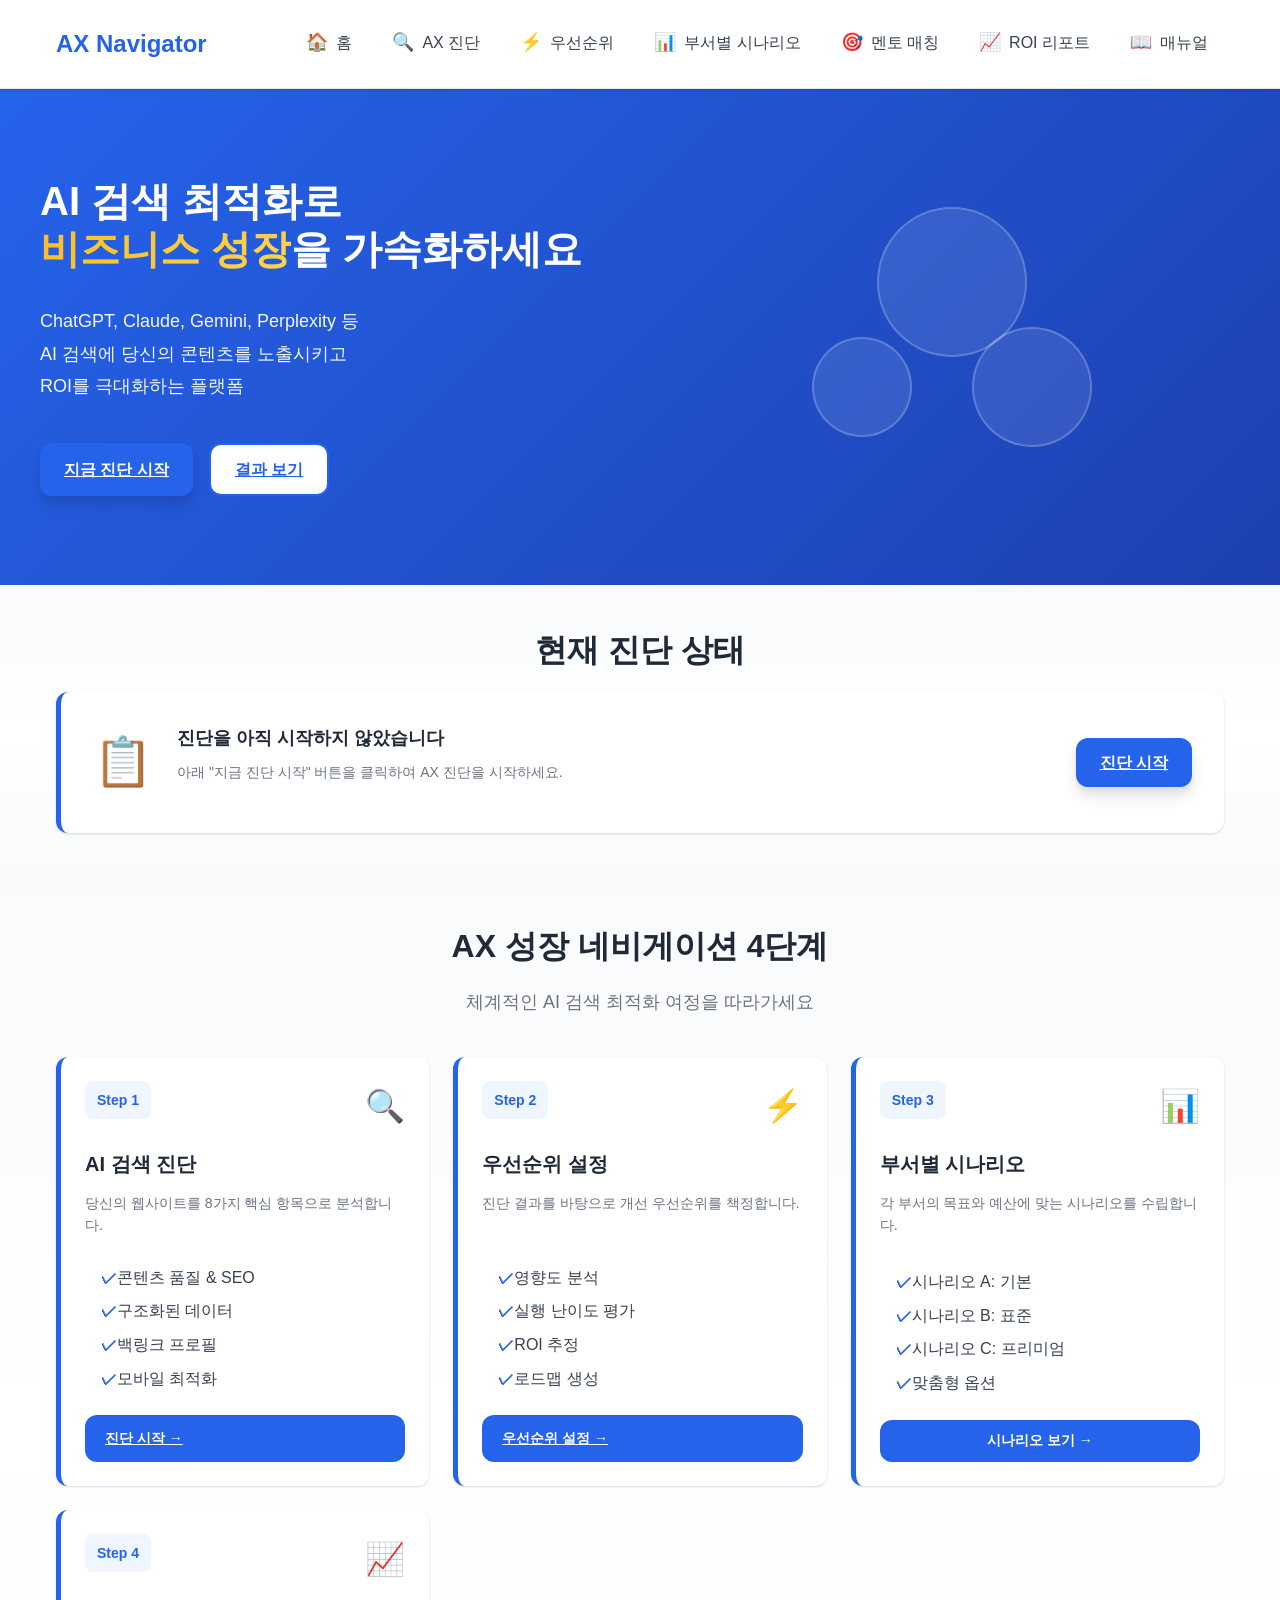
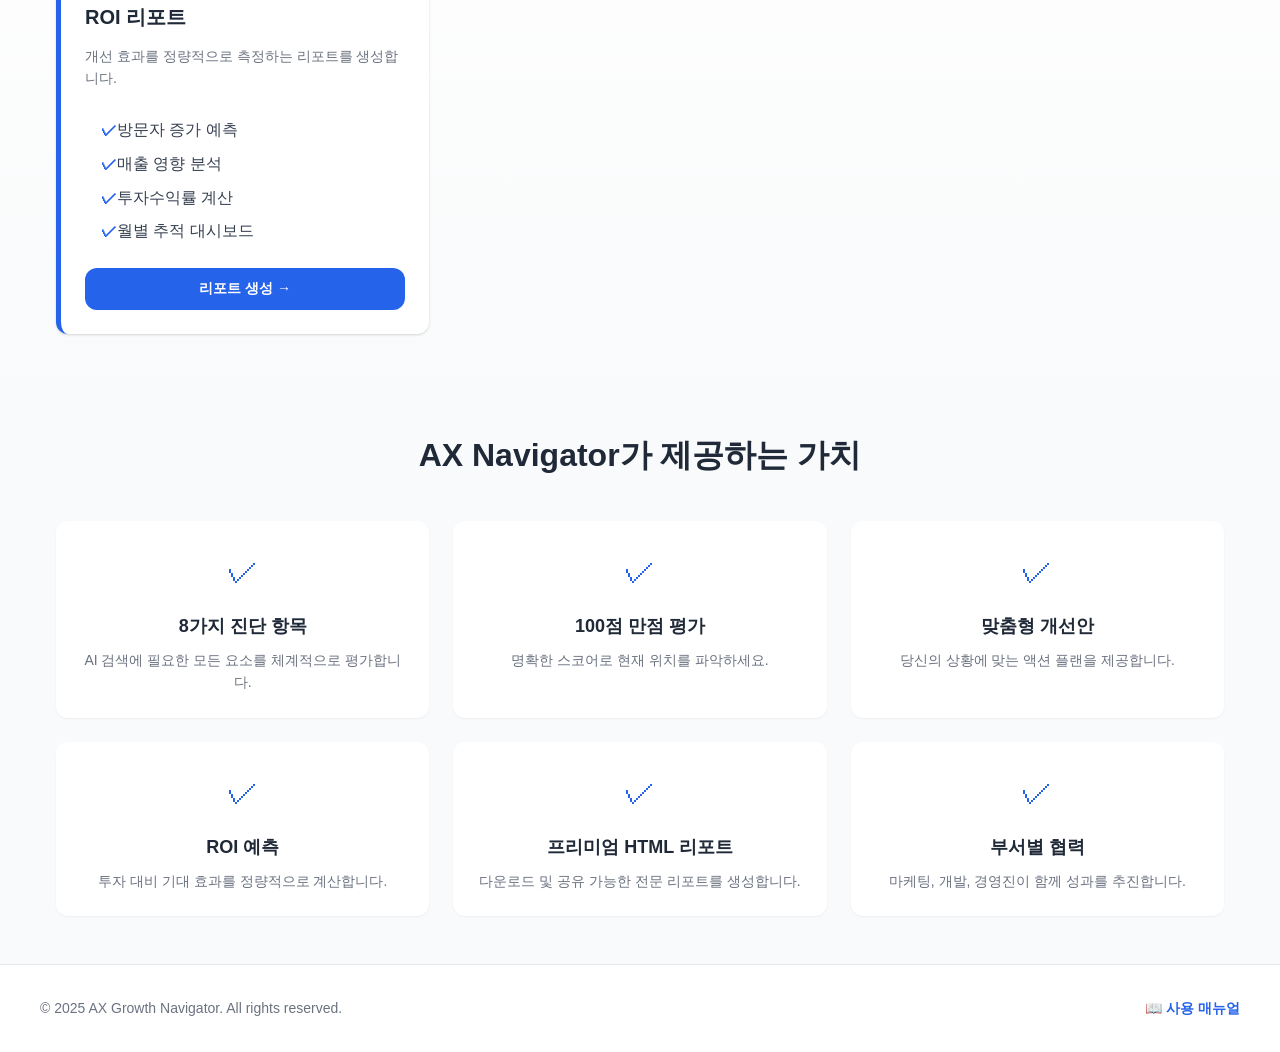
==== commit 54732d11: "feat: Add comprehensive mentor matching page with profile cards Implement Step 4 Part 2 of 5-step co" ====
--- a/index.html
+++ b/index.html
@@ -41,6 +41,12 @@
                         </a>
                     </li>
                     <li class="nav-item">
+                        <a href="mentor-matching.html" class="nav-link">
+                            <span class="nav-icon">🎯</span>
+                            <span class="nav-text">멘토 매칭</span>
+                        </a>
+                    </li>
+                    <li class="nav-item">
                         <a href="report.html" class="nav-link">
                             <span class="nav-icon">📈</span>
                             <span class="nav-text">ROI 리포트</span>
@@ -222,19 +228,19 @@
                     </div>
                 </div>
             </section>
-
-            <!-- 푸터 -->
-            <footer class="footer">
-                <div class="footer-content">
-                    <div class="footer-left">
-                        <p>&copy; 2025 AX Growth Navigator. All rights reserved.</p>
-                    </div>
-                    <div class="footer-right">
-                        <a href="manual.html" target="_blank" class="footer-link">📖 사용 매뉴얼</a>
-                    </div>
-                </div>
-            </footer>
         </main>
+
+        <!-- 푸터 -->
+        <footer class="footer">
+            <div class="footer-content">
+                <div class="footer-left">
+                    <p>&copy; 2025 AX Growth Navigator. All rights reserved.</p>
+                </div>
+                <div class="footer-right">
+                    <a href="manual.html" target="_blank" class="footer-link">📖 사용 매뉴얼</a>
+                </div>
+            </div>
+        </footer>
     </div>
 
     <!-- 페이지 콘텐츠가 로드될 영역 -->
--- a/css/style.css
+++ b/css/style.css
@@ -94,6 +94,9 @@
     background: var(--gradient-bg);
     background-attachment: fixed;
     overflow-x: hidden;
+    display: flex;
+    flex-direction: column;
+    min-height: 100vh;
 }
 
 /* ----- 상단 네비게이션 바 ----- */
@@ -192,12 +195,22 @@
 /* ----- 레이아웃 구조 ----- */
 .main-container {
     display: flex;
-    min-height: calc(100vh - 70px);
+    flex: 1;
     background: var(--gradient-bg);
     flex-direction: column;
 }
 
 .main-content {
+    flex: 1;
+    display: flex;
+    flex-direction: column;
+}
+
+/* ----- 컨테이너 스타일 ----- */
+.container {
+    max-width: 1200px;
+    margin: 0 auto;
+    padding: 0 var(--spacing-lg);
     flex: 1;
     display: flex;
     flex-direction: column;
@@ -563,6 +576,9 @@
     border-top: 1px solid var(--color-border);
     padding: var(--spacing-3xl) var(--spacing-lg);
     margin-top: auto;
+    width: 100%;
+    flex-shrink: 0;
+    box-shadow: var(--shadow-sm);
 }
 
 .footer-content {
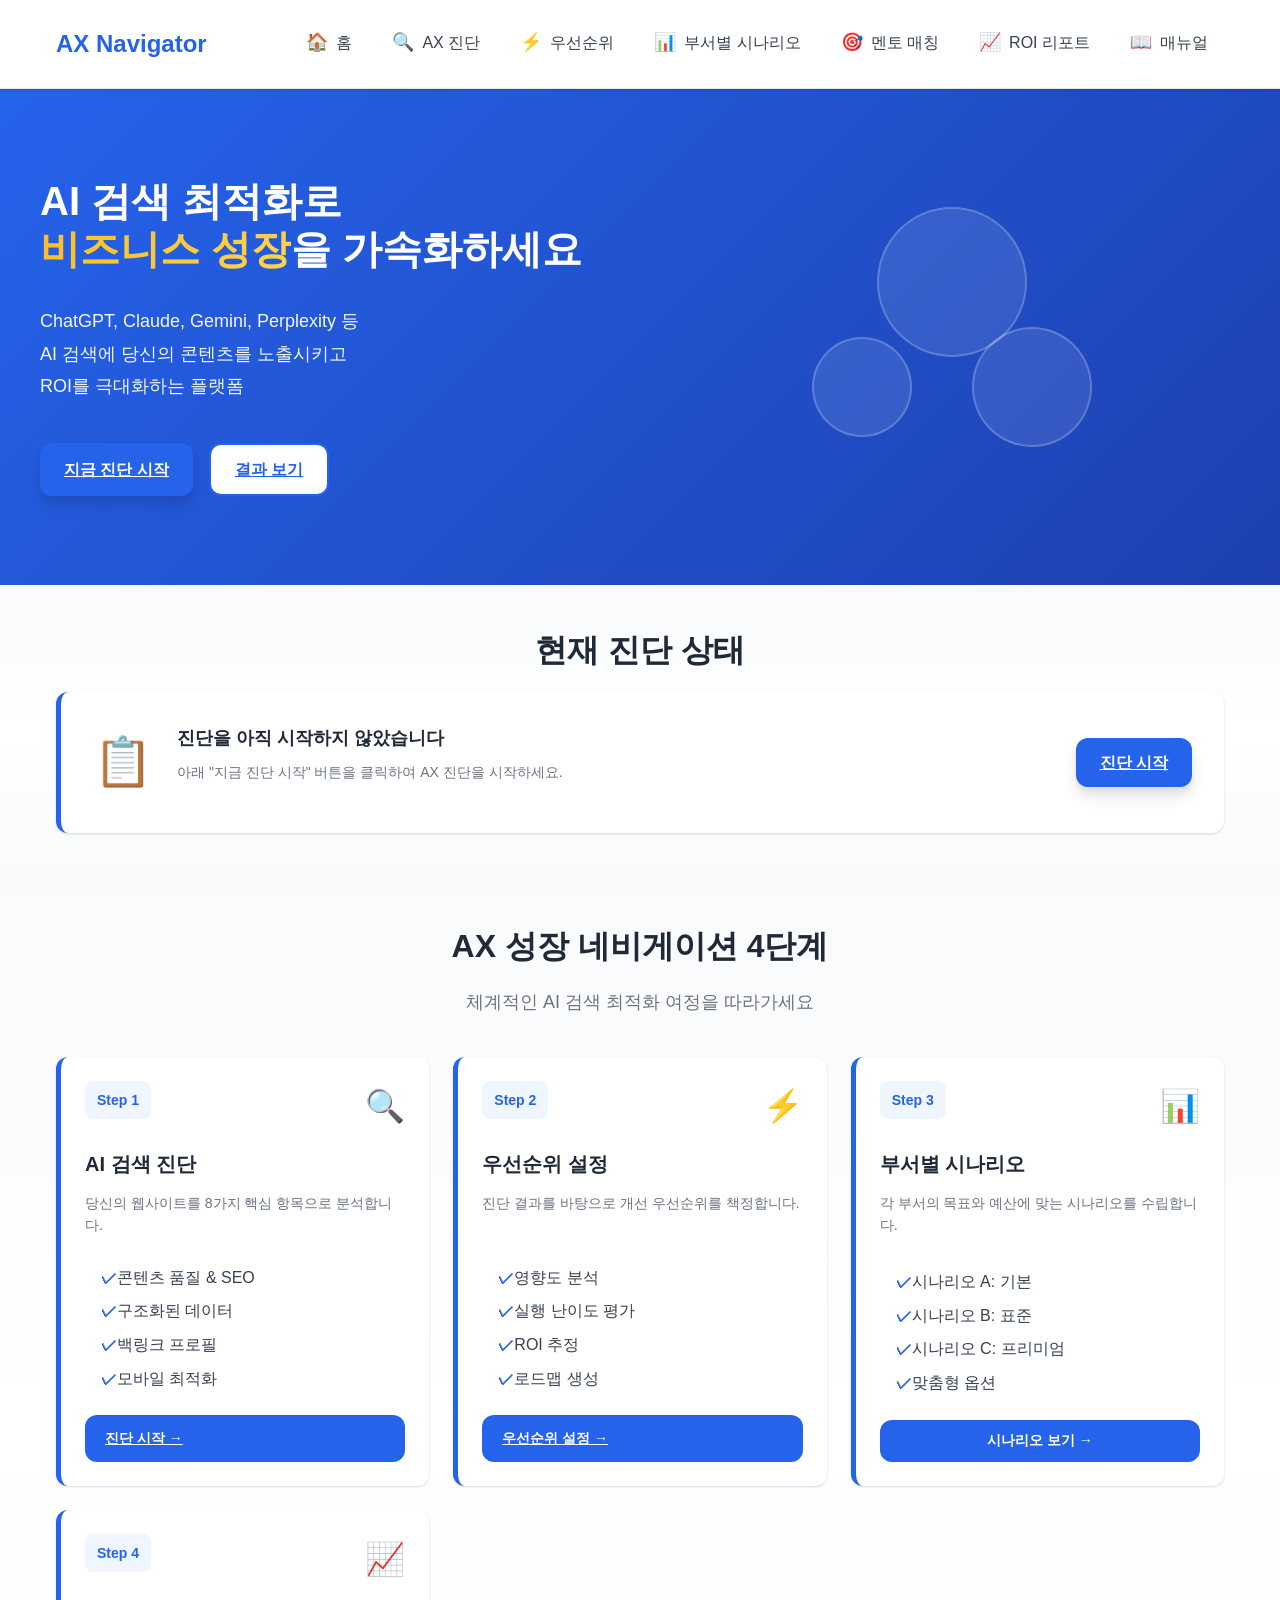
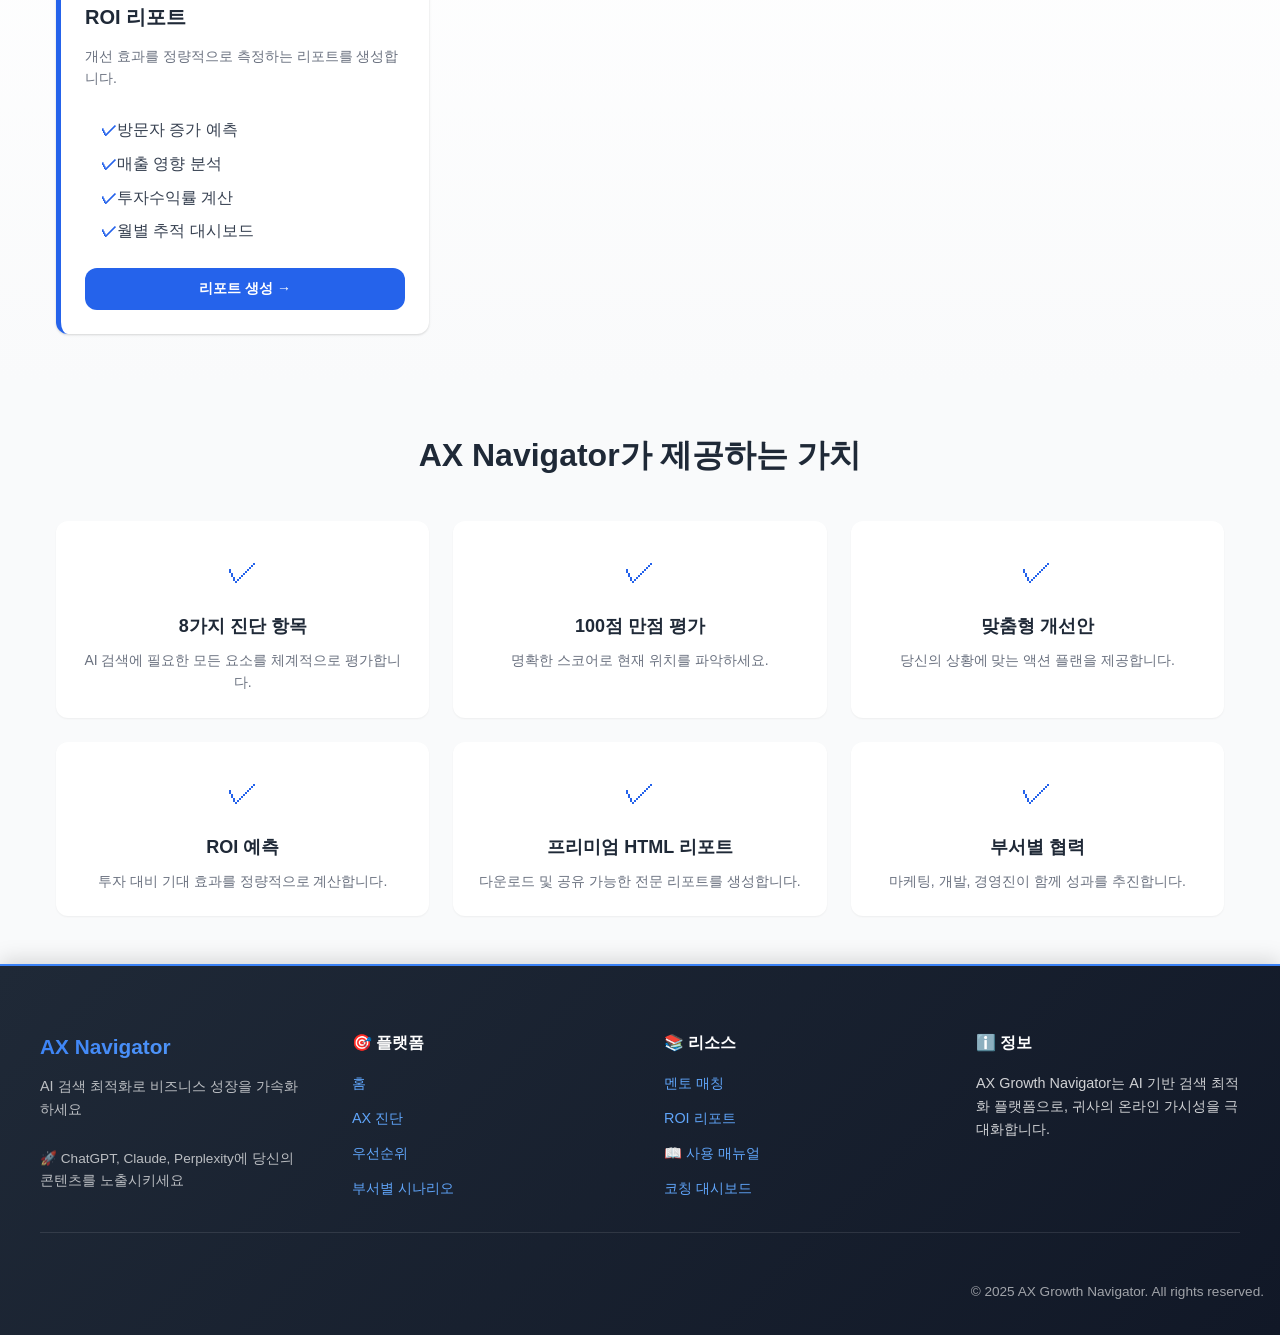
==== commit bd1cd980: "feat: Implement premium footer across all pages Upgrade footer styling and content across all 8 page" ====
--- a/index.html
+++ b/index.html
@@ -233,11 +233,50 @@
         <!-- 푸터 -->
         <footer class="footer">
             <div class="footer-content">
+                <!-- 브랜드 섹션 -->
                 <div class="footer-left">
+                    <h3>AX Navigator</h3>
+                    <p>AI 검색 최적화로 비즈니스 성장을 가속화하세요</p>
+                    <p style="font-size: 0.85rem; margin-top: 1rem;">🚀 ChatGPT, Claude, Perplexity에 당신의 콘텐츠를 노출시키세요</p>
+                </div>
+
+                <!-- 빠른 네비게이션 -->
+                <div class="footer-section">
+                    <div class="footer-section-title">🎯 플랫폼</div>
+                    <div class="footer-section-links">
+                        <a href="index.html" class="footer-link">홈</a>
+                        <a href="diagnosis.html" class="footer-link">AX 진단</a>
+                        <a href="priority.html" class="footer-link">우선순위</a>
+                        <a href="scenarios.html" class="footer-link">부서별 시나리오</a>
+                    </div>
+                </div>
+
+                <!-- 리소스 -->
+                <div class="footer-section">
+                    <div class="footer-section-title">📚 리소스</div>
+                    <div class="footer-section-links">
+                        <a href="mentor-matching.html" class="footer-link">멘토 매칭</a>
+                        <a href="report.html" class="footer-link">ROI 리포트</a>
+                        <a href="manual.html" target="_blank" class="footer-link">📖 사용 매뉴얼</a>
+                        <a href="coaching-dashboard.html" class="footer-link">코칭 대시보드</a>
+                    </div>
+                </div>
+
+                <!-- 정보 -->
+                <div class="footer-section">
+                    <div class="footer-section-title">ℹ️ 정보</div>
+                    <div class="footer-section-links">
+                        <p style="font-size: 0.9rem; color: rgba(255, 255, 255, 0.8); margin: 0;">
+                            AX Growth Navigator는 AI 기반 검색 최적화 플랫폼으로, 귀사의 온라인 가시성을 극대화합니다.
+                        </p>
+                    </div>
+                </div>
+            </div>
+
+            <!-- 저작권 및 하단 정보 -->
+            <div class="footer-right">
+                <div class="footer-info">
                     <p>&copy; 2025 AX Growth Navigator. All rights reserved.</p>
-                </div>
-                <div class="footer-right">
-                    <a href="manual.html" target="_blank" class="footer-link">📖 사용 매뉴얼</a>
                 </div>
             </div>
         </footer>
--- a/css/style.css
+++ b/css/style.css
@@ -570,46 +570,108 @@
     line-height: 1.6;
 }
 
-/* ----- 푸터 ----- */
+/* ----- 푸터 (프리미엄) ----- */
 .footer {
-    background: var(--color-white);
-    border-top: 1px solid var(--color-border);
-    padding: var(--spacing-3xl) var(--spacing-lg);
+    background: linear-gradient(135deg, #1f2937 0%, #111827 100%);
+    border-top: 2px solid #3b82f6;
+    padding: 4rem var(--spacing-lg) 2rem;
     margin-top: auto;
     width: 100%;
     flex-shrink: 0;
-    box-shadow: var(--shadow-sm);
+    box-shadow: 0 -4px 20px rgba(0, 0, 0, 0.15);
 }
 
 .footer-content {
     max-width: 1200px;
     margin: 0 auto;
-    display: flex;
+    display: grid;
+    grid-template-columns: repeat(auto-fit, minmax(250px, 1fr));
+    gap: 3rem;
+    margin-bottom: 2rem;
+    padding-bottom: 2rem;
+    border-bottom: 1px solid rgba(255, 255, 255, 0.1);
+}
+
+.footer-section {
+    color: rgba(255, 255, 255, 0.9);
+}
+
+.footer-section-title {
+    font-size: 1rem;
+    font-weight: 700;
+    margin-bottom: 1rem;
+    color: #ffffff;
+    display: flex;
+    align-items: center;
+    gap: 0.5rem;
+}
+
+.footer-section-links {
+    display: flex;
+    flex-direction: column;
+    gap: 0.75rem;
+}
+
+.footer-left {
+    display: flex;
+    flex-direction: column;
     justify-content: space-between;
-    align-items: center;
-}
-
-.footer-left {
-    color: var(--color-text-light);
-    font-size: var(--font-size-sm);
+    color: rgba(255, 255, 255, 0.8);
+}
+
+.footer-left h3 {
+    font-size: 1.3rem;
+    font-weight: 700;
+    color: #ffffff;
+    margin-bottom: 0.5rem;
+    background: linear-gradient(135deg, #3b82f6 0%, #60a5fa 100%);
+    -webkit-background-clip: text;
+    -webkit-text-fill-color: transparent;
+    background-clip: text;
+}
+
+.footer-left p {
+    font-size: 0.9rem;
+    color: rgba(255, 255, 255, 0.7);
+    margin-bottom: 0.5rem;
 }
 
 .footer-right {
     display: flex;
-    gap: var(--spacing-2xl);
+    justify-content: flex-end;
+    align-items: center;
+    gap: 2rem;
+    grid-column: 1 / -1;
+    padding-top: 1rem;
+    flex-wrap: wrap;
+}
+
+.footer-info {
+    color: rgba(255, 255, 255, 0.6);
+    font-size: 0.85rem;
 }
 
 .footer-link {
-    color: var(--color-primary);
+    color: #60a5fa;
     text-decoration: none;
-    font-size: var(--font-size-sm);
-    font-weight: var(--font-weight-semibold);
-    transition: color var(--transition-fast);
+    font-size: 0.9rem;
+    font-weight: 500;
+    transition: all var(--transition-fast);
+    display: inline-flex;
+    align-items: center;
+    gap: 0.5rem;
 }
 
 .footer-link:hover {
-    color: #1d4ed8;
+    color: #3b82f6;
     text-decoration: underline;
+    transform: translateX(2px);
+}
+
+.footer-divider {
+    width: 100%;
+    height: 1px;
+    background: rgba(255, 255, 255, 0.1);
 }
 
 /* ----- 페이지 전환 애니메이션 ----- */
@@ -755,9 +817,24 @@
     }
 
     .footer-content {
+        grid-template-columns: 1fr;
+        gap: 2rem;
+        text-align: center;
+    }
+
+    .footer-right {
         flex-direction: column;
-        gap: var(--spacing-2xl);
-        text-align: center;
+        justify-content: center;
+        grid-column: 1;
+        gap: 1rem;
+    }
+
+    .footer-left h3 {
+        font-size: 1.1rem;
+    }
+
+    .footer-section-title {
+        justify-content: center;
     }
 }
 
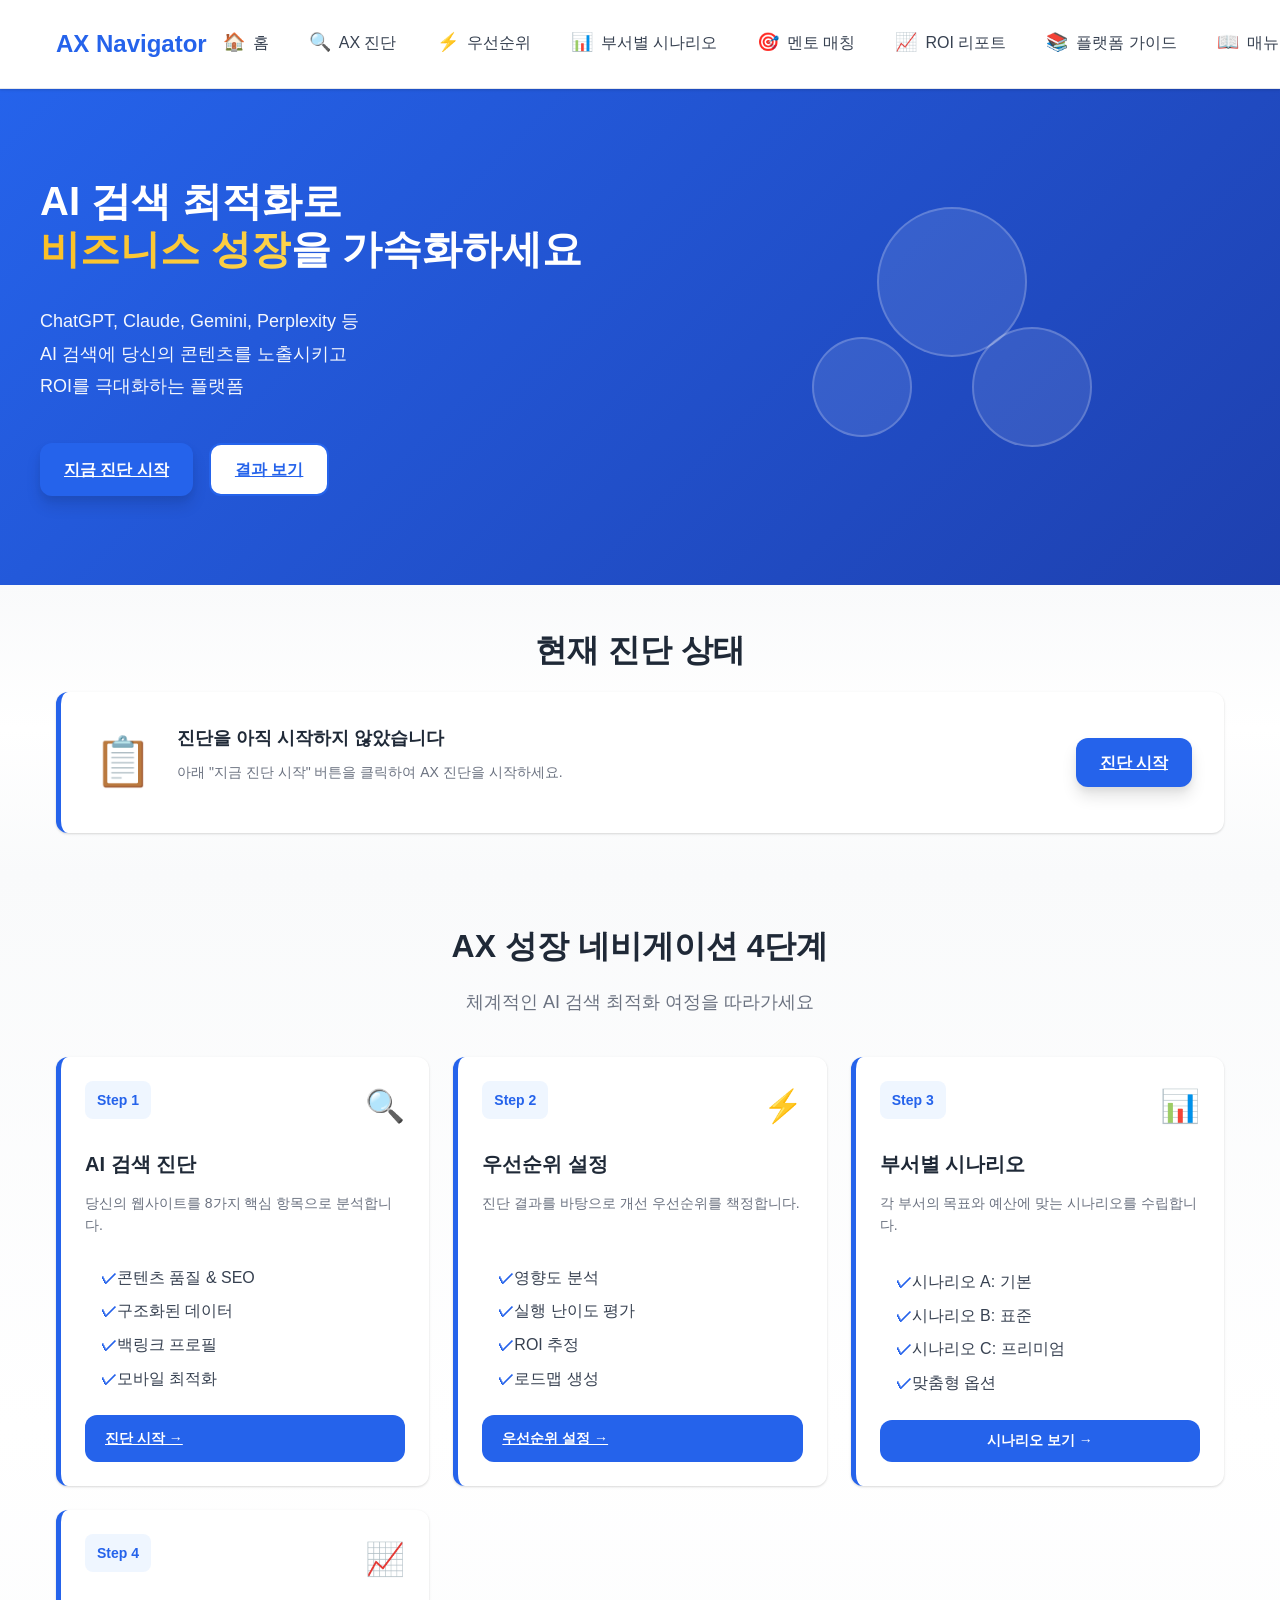
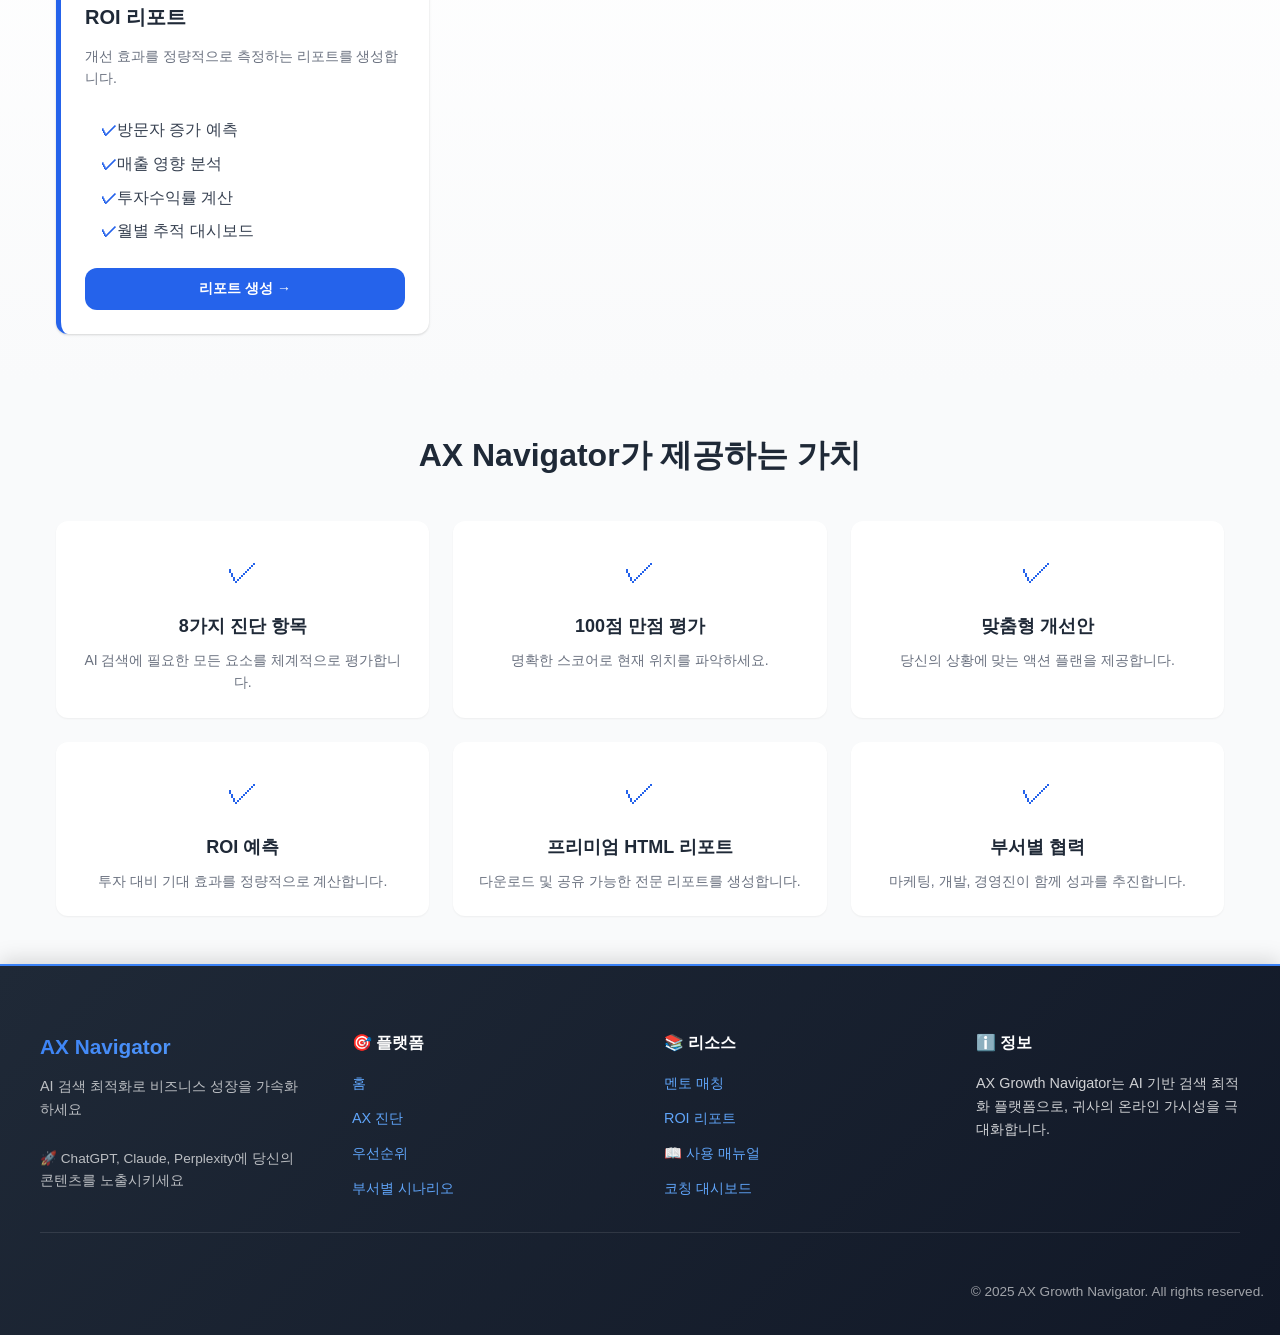
==== commit 8cd7cb7f: "feat: Create comprehensive platform guide and add to all pages Add new platform-guide.html page expl" ====
--- a/index.html
+++ b/index.html
@@ -53,6 +53,12 @@
                         </a>
                     </li>
                     <li class="nav-item">
+                        <a href="platform-guide.html" class="nav-link">
+                            <span class="nav-icon">📚</span>
+                            <span class="nav-text">플랫폼 가이드</span>
+                        </a>
+                    </li>
+                    <li class="nav-item">
                         <a href="manual.html" class="nav-link" target="_blank">
                             <span class="nav-icon">📖</span>
                             <span class="nav-text">매뉴얼</span>
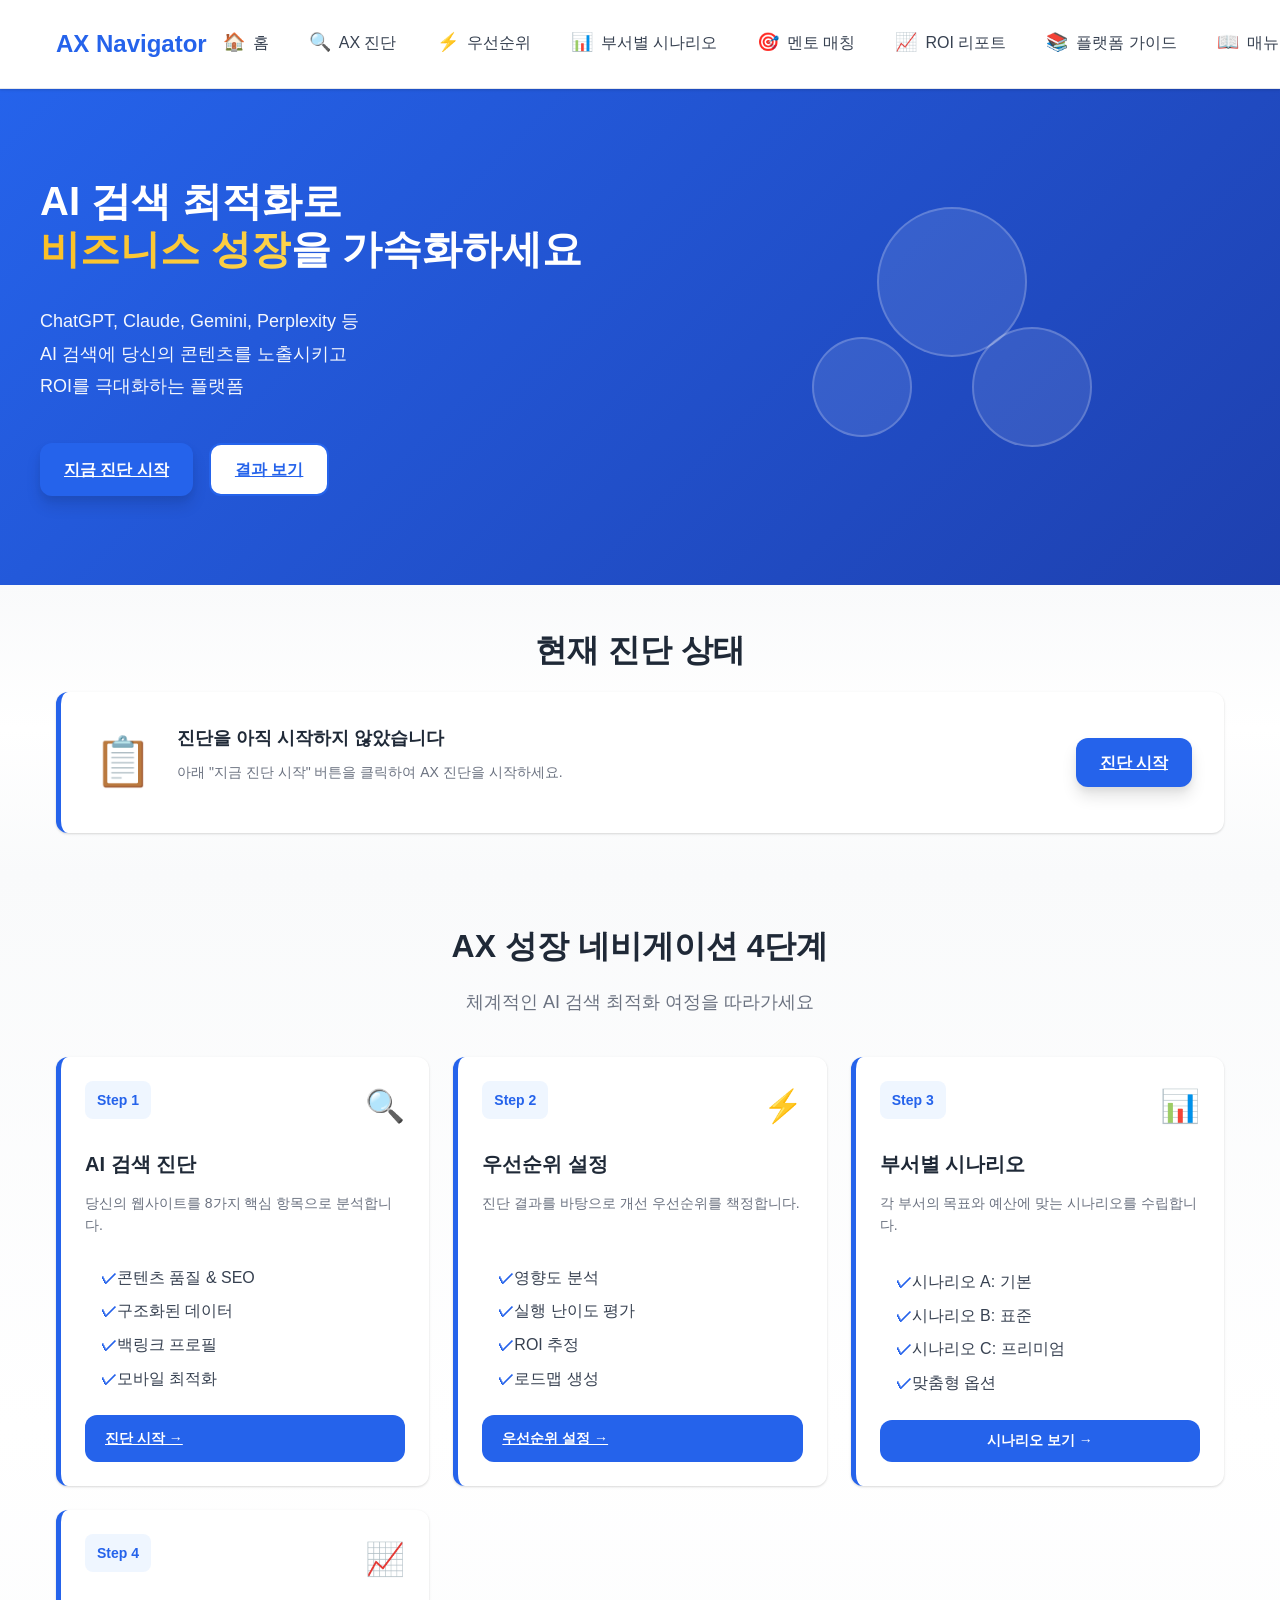
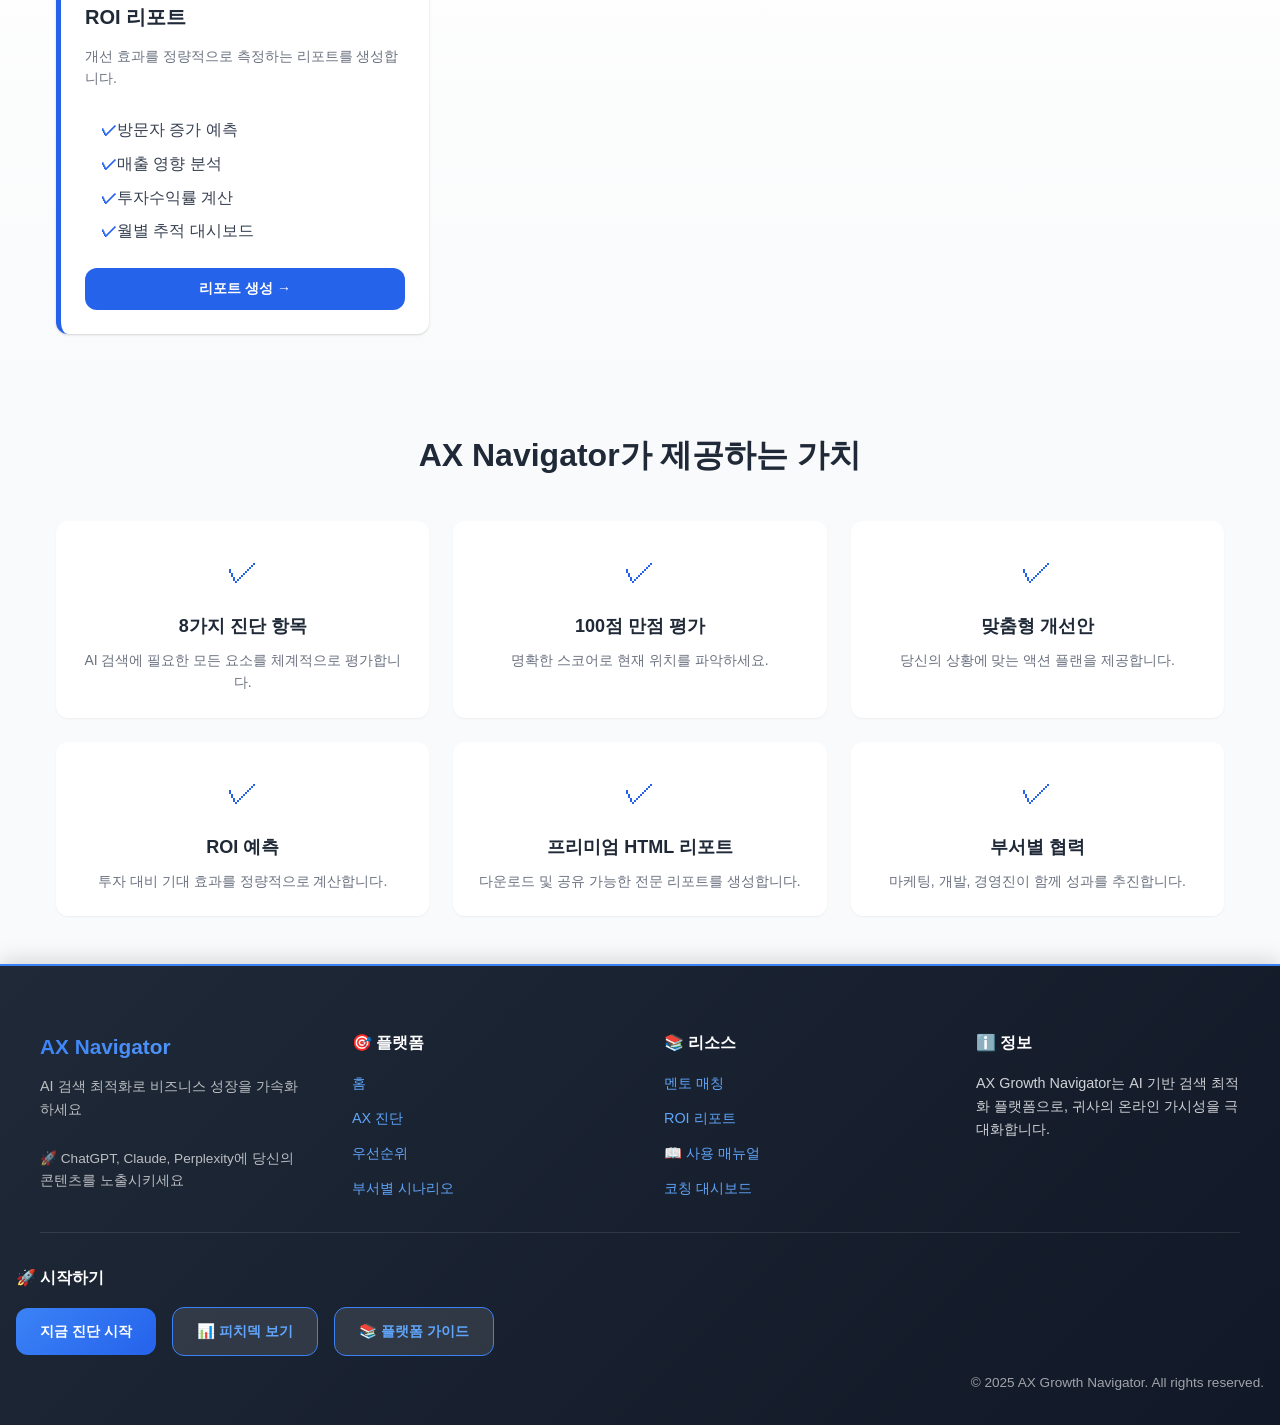
==== commit cef58d62: "feat: 푸터에 CTA 버튼 추가 및 페이지 간 네비게이션 개선 - 모든 HTML 페이지의 푸터에 '🚀 시작하기' 섹션 추가 - 각 페이지별 맞춤형 CTA 버튼: 다음 단계, 피" ====
--- a/index.html
+++ b/index.html
@@ -279,6 +279,16 @@
                 </div>
             </div>
 
+            <!-- CTA 버튼 -->
+            <div style="grid-column: 1 / -1;">
+                <div class="footer-section-title">🚀 시작하기</div>
+                <div class="footer-buttons">
+                    <a href="diagnosis.html" class="footer-btn footer-btn-primary">지금 진단 시작</a>
+                    <a href="pitch-deck.html" class="footer-btn footer-btn-secondary">📊 피치덱 보기</a>
+                    <a href="platform-guide.html" class="footer-btn footer-btn-secondary">📚 플랫폼 가이드</a>
+                </div>
+            </div>
+
             <!-- 저작권 및 하단 정보 -->
             <div class="footer-right">
                 <div class="footer-info">
--- a/css/style.css
+++ b/css/style.css
@@ -668,6 +668,51 @@
     transform: translateX(2px);
 }
 
+.footer-buttons {
+    display: flex;
+    gap: 1rem;
+    flex-wrap: wrap;
+    align-items: center;
+}
+
+.footer-btn {
+    padding: 0.75rem 1.5rem;
+    border-radius: var(--radius-lg);
+    font-size: 0.9rem;
+    font-weight: 600;
+    text-decoration: none;
+    transition: all var(--transition-base);
+    display: inline-flex;
+    align-items: center;
+    gap: 0.5rem;
+    white-space: nowrap;
+    border: none;
+    cursor: pointer;
+}
+
+.footer-btn-primary {
+    background: linear-gradient(135deg, #3b82f6 0%, #2563eb 100%);
+    color: white;
+}
+
+.footer-btn-primary:hover {
+    background: linear-gradient(135deg, #2563eb 0%, #1d4ed8 100%);
+    transform: translateY(-2px);
+    box-shadow: 0 8px 16px rgba(37, 99, 235, 0.3);
+}
+
+.footer-btn-secondary {
+    background: rgba(255, 255, 255, 0.1);
+    color: #60a5fa;
+    border: 1px solid #3b82f6;
+}
+
+.footer-btn-secondary:hover {
+    background: rgba(59, 130, 246, 0.15);
+    border-color: #60a5fa;
+    transform: translateY(-2px);
+}
+
 .footer-divider {
     width: 100%;
     height: 1px;
